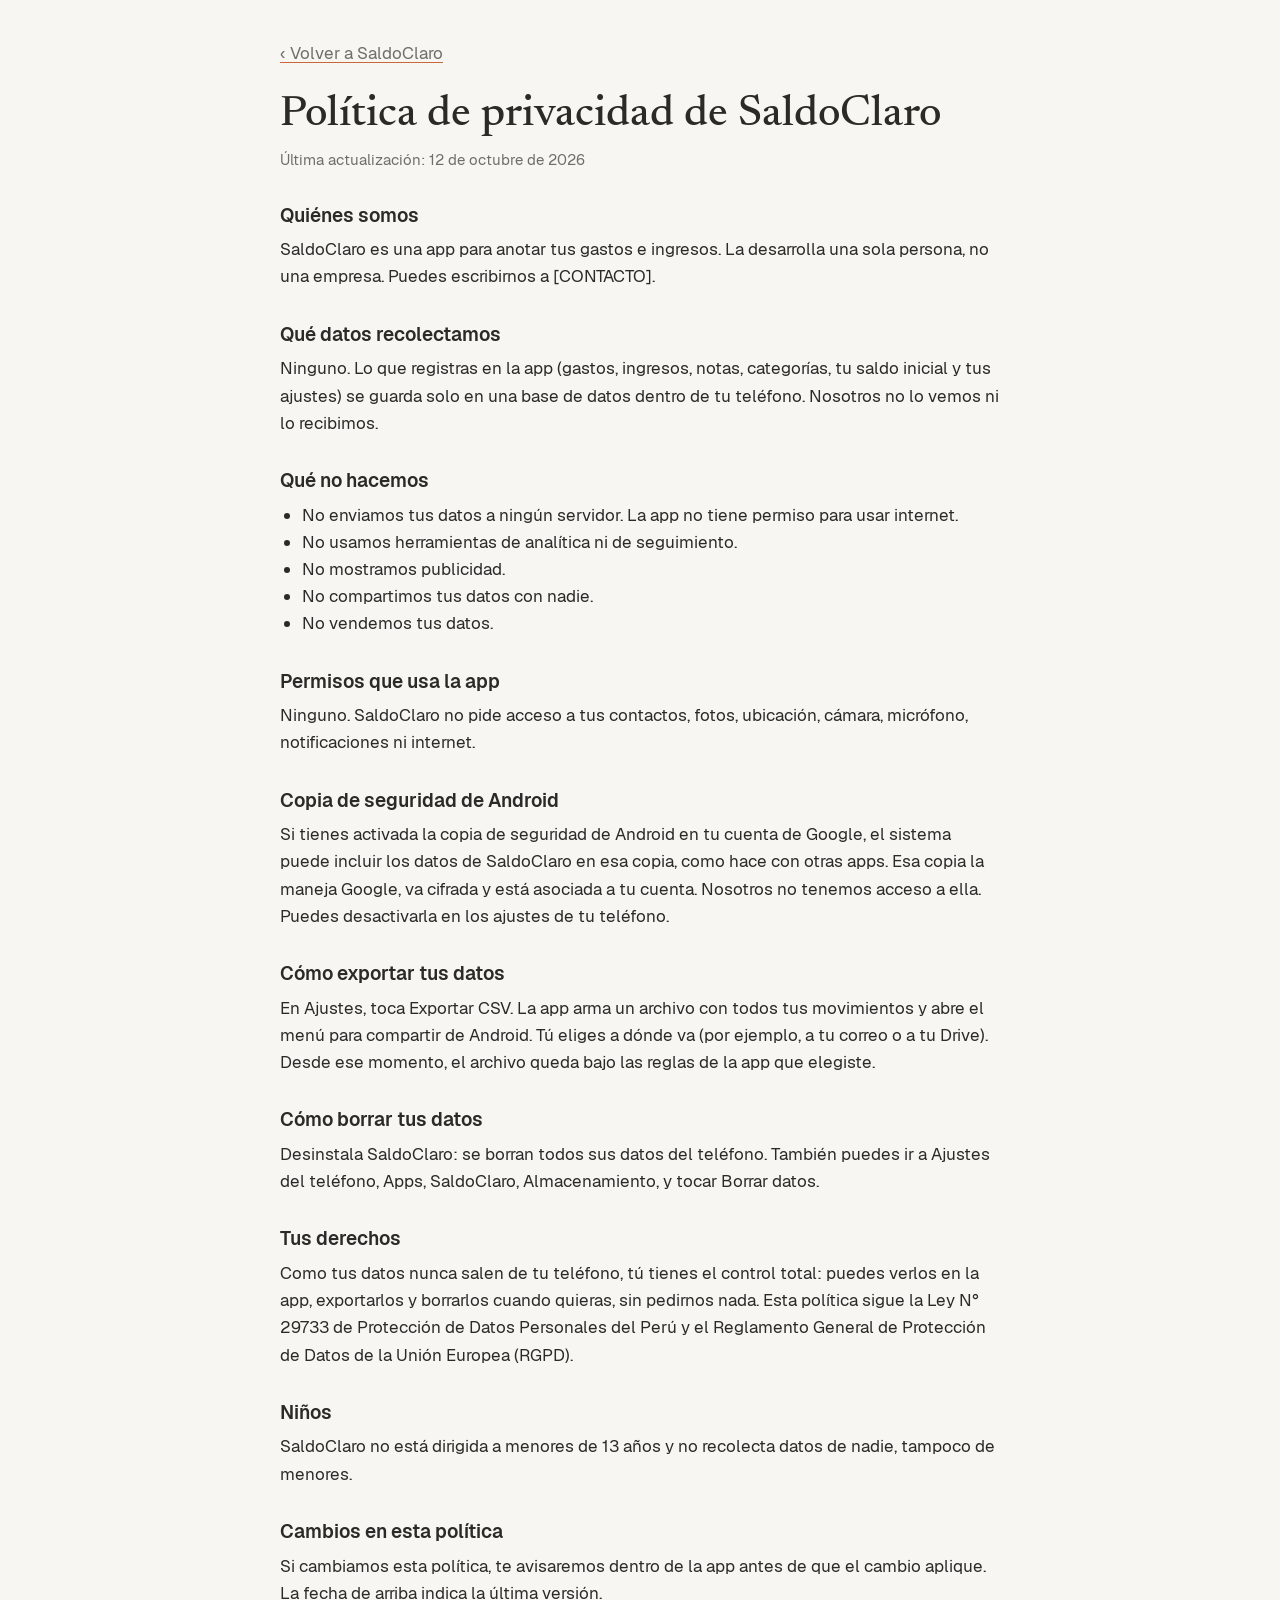
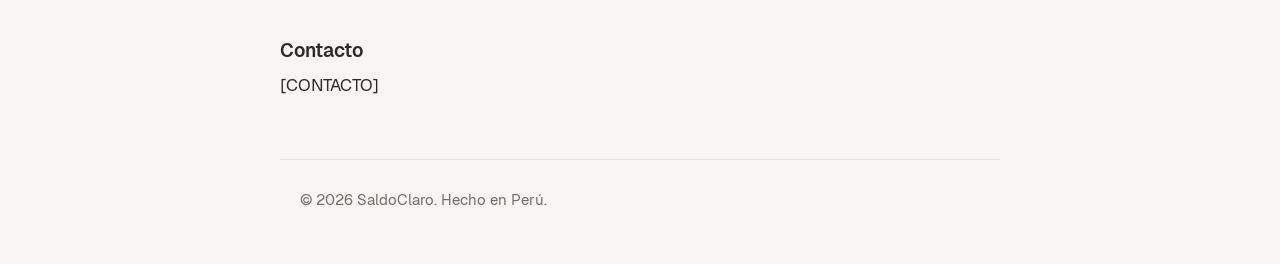
==== docs/landing/privacidad.html @ 3e4e6461 "fase-2: landing page y feature graphic Co-Authored-By: Claude Opus 5.5 <noreply@anthropic.com>" ====
<!DOCTYPE html>
<html lang="es">
<head>
  <meta charset="utf-8">
  <meta name="viewport" content="width=device-width, initial-scale=1">
  <title>Política de privacidad | SaldoClaro</title>
  <link rel="stylesheet" href="styles.css">
</head>
<body>
  <main class="legal">
    <a class="back" href="index.html">‹ Volver a SaldoClaro</a>
    <h1>Política de privacidad de SaldoClaro</h1>
    <p class="updated">Última actualización: 12 de octubre de 2026</p>
    <h2>Quiénes somos</h2>
    <p>SaldoClaro es una app para anotar tus gastos e ingresos. La desarrolla una sola persona, no una empresa. Puedes escribirnos a [CONTACTO].</p>
    <h2>Qué datos recolectamos</h2>
    <p>Ninguno. Lo que registras en la app (gastos, ingresos, notas, categorías, tu saldo inicial y tus ajustes) se guarda solo en una base de datos dentro de tu teléfono. Nosotros no lo vemos ni lo recibimos.</p>
    <h2>Qué no hacemos</h2>
    <ul>
      <li>No enviamos tus datos a ningún servidor. La app no tiene permiso para usar internet.</li>
      <li>No usamos herramientas de analítica ni de seguimiento.</li>
      <li>No mostramos publicidad.</li>
      <li>No compartimos tus datos con nadie.</li>
      <li>No vendemos tus datos.</li>
    </ul>
    <h2>Permisos que usa la app</h2>
    <p>Ninguno. SaldoClaro no pide acceso a tus contactos, fotos, ubicación, cámara, micrófono, notificaciones ni internet.</p>
    <h2>Copia de seguridad de Android</h2>
    <p>Si tienes activada la copia de seguridad de Android en tu cuenta de Google, el sistema puede incluir los datos de SaldoClaro en esa copia, como hace con otras apps. Esa copia la maneja Google, va cifrada y está asociada a tu cuenta. Nosotros no tenemos acceso a ella. Puedes desactivarla en los ajustes de tu teléfono.</p>
    <h2>Cómo exportar tus datos</h2>
    <p>En Ajustes, toca Exportar CSV. La app arma un archivo con todos tus movimientos y abre el menú para compartir de Android. Tú eliges a dónde va (por ejemplo, a tu correo o a tu Drive). Desde ese momento, el archivo queda bajo las reglas de la app que elegiste.</p>
    <h2>Cómo borrar tus datos</h2>
    <p>Desinstala SaldoClaro: se borran todos sus datos del teléfono. También puedes ir a Ajustes del teléfono, Apps, SaldoClaro, Almacenamiento, y tocar Borrar datos.</p>
    <h2>Tus derechos</h2>
    <p>Como tus datos nunca salen de tu teléfono, tú tienes el control total: puedes verlos en la app, exportarlos y borrarlos cuando quieras, sin pedirnos nada. Esta política sigue la Ley N° 29733 de Protección de Datos Personales del Perú y el Reglamento General de Protección de Datos de la Unión Europea (RGPD).</p>
    <h2>Niños</h2>
    <p>SaldoClaro no está dirigida a menores de 13 años y no recolecta datos de nadie, tampoco de menores.</p>
    <h2>Cambios en esta política</h2>
    <p>Si cambiamos esta política, te avisaremos dentro de la app antes de que el cambio aplique. La fecha de arriba indica la última versión.</p>
    <h2>Contacto</h2>
    <p>[CONTACTO]</p>
  </main>
  <footer>
    <p>© 2026 SaldoClaro. Hecho en Perú.</p>
  </footer>
</body>
</html>
---- docs/landing/styles.css ----
/* SaldoClaro: sistema visual "Cuaderno". Sin JavaScript, sin dependencias externas. */

@font-face {
  font-family: "Newsreader";
  src: url("fonts/Newsreader16pt-Medium.woff2") format("woff2");
  font-weight: 500;
  font-display: swap;
}
@font-face {
  font-family: "Geist";
  src: url("fonts/Geist-Regular.woff2") format("woff2");
  font-weight: 400;
  font-display: swap;
}
@font-face {
  font-family: "Geist";
  src: url("fonts/Geist-SemiBold.woff2") format("woff2");
  font-weight: 600;
  font-display: swap;
}

:root {
  --canvas: #f7f6f3;
  --surface: #ffffff;
  --ink: #2b2a27;
  --ink-muted: #6f6e69;
  --border: #e7e5e0;
  --accent: #ca653c;
  --serif: "Newsreader", Georgia, serif;
  --sans: "Geist", system-ui, sans-serif;
}

*,
*::before,
*::after {
  box-sizing: border-box;
}

html {
  -webkit-text-size-adjust: 100%;
}

body {
  margin: 0;
  background: var(--canvas);
  color: var(--ink);
  font-family: var(--sans);
  font-size: 17px;
  line-height: 1.6;
}

main,
footer {
  max-width: 720px;
  margin: 0 auto;
  padding: 0 20px;
}

h1,
h2 {
  font-family: var(--serif);
  font-weight: 500;
  line-height: 1.1;
  margin: 0;
}

a {
  color: var(--ink);
  text-decoration-color: var(--accent);
  text-underline-offset: 3px;
}

/* Portada */
.hero {
  padding: 64px 0 40px;
}
.hero h1 {
  font-size: clamp(44px, 9vw, 64px);
}
.hero .lead {
  font-family: var(--serif);
  font-size: clamp(22px, 4.5vw, 28px);
  line-height: 1.3;
  margin: 12px 0 20px;
}
.hero p {
  margin: 0 0 28px;
  max-width: 60ch;
}

.button {
  display: inline-block;
  padding: 14px 24px;
  border-radius: 10px;
  background: var(--ink);
  color: var(--canvas);
  font-weight: 600;
  text-decoration: none;
}
.button:focus-visible {
  outline: 2px solid var(--accent);
  outline-offset: 3px;
}
.button .note {
  font-weight: 400;
  opacity: 0.75;
}

/* Captura + puntos */
.show {
  display: grid;
  grid-template-columns: 240px 1fr;
  gap: 40px;
  align-items: start;
  padding: 24px 0 48px;
}
.show img {
  width: 100%;
  height: auto;
  border: 1px solid var(--border);
  border-radius: 20px;
  background: var(--surface);
}
.show h2 {
  font-size: 28px;
  margin-bottom: 16px;
}
.points {
  list-style: none;
  margin: 0;
  padding: 0;
}
.points li {
  padding: 14px 0;
  border-top: 1px solid var(--border);
}
.points li:first-child {
  border-top: 0;
  padding-top: 0;
}
.points strong {
  font-weight: 600;
}
.points .private {
  /* Único acento: la promesa de privacidad. */
  border-left: 3px solid var(--accent);
  padding-left: 14px;
  border-top: 1px solid var(--border);
}

footer {
  border-top: 1px solid var(--border);
  padding-top: 24px;
  padding-bottom: 48px;
  color: var(--ink-muted);
  font-size: 15px;
}
footer nav {
  display: flex;
  flex-wrap: wrap;
  gap: 8px 24px;
  margin-bottom: 12px;
}
footer p {
  margin: 4px 0;
}

/* Páginas legales */
.legal {
  padding: 40px 0 48px;
}
.legal .back {
  display: inline-block;
  margin-bottom: 24px;
  color: var(--ink-muted);
}
.legal h1 {
  font-size: clamp(34px, 7vw, 44px);
}
.legal .updated {
  color: var(--ink-muted);
  font-size: 15px;
  margin: 8px 0 8px;
}
.legal h2 {
  font-family: var(--sans);
  font-weight: 600;
  font-size: 19px;
  line-height: 1.3;
  margin: 32px 0 8px;
}
.legal p,
.legal ul {
  margin: 0 0 12px;
}
.legal ul {
  padding-left: 22px;
}

@media (max-width: 600px) {
  body {
    font-size: 16px;
  }
  .hero {
    padding: 40px 0 24px;
  }
  .show {
    grid-template-columns: 1fr;
    gap: 28px;
  }
  .show img {
    max-width: 260px;
    justify-self: center;
  }
}
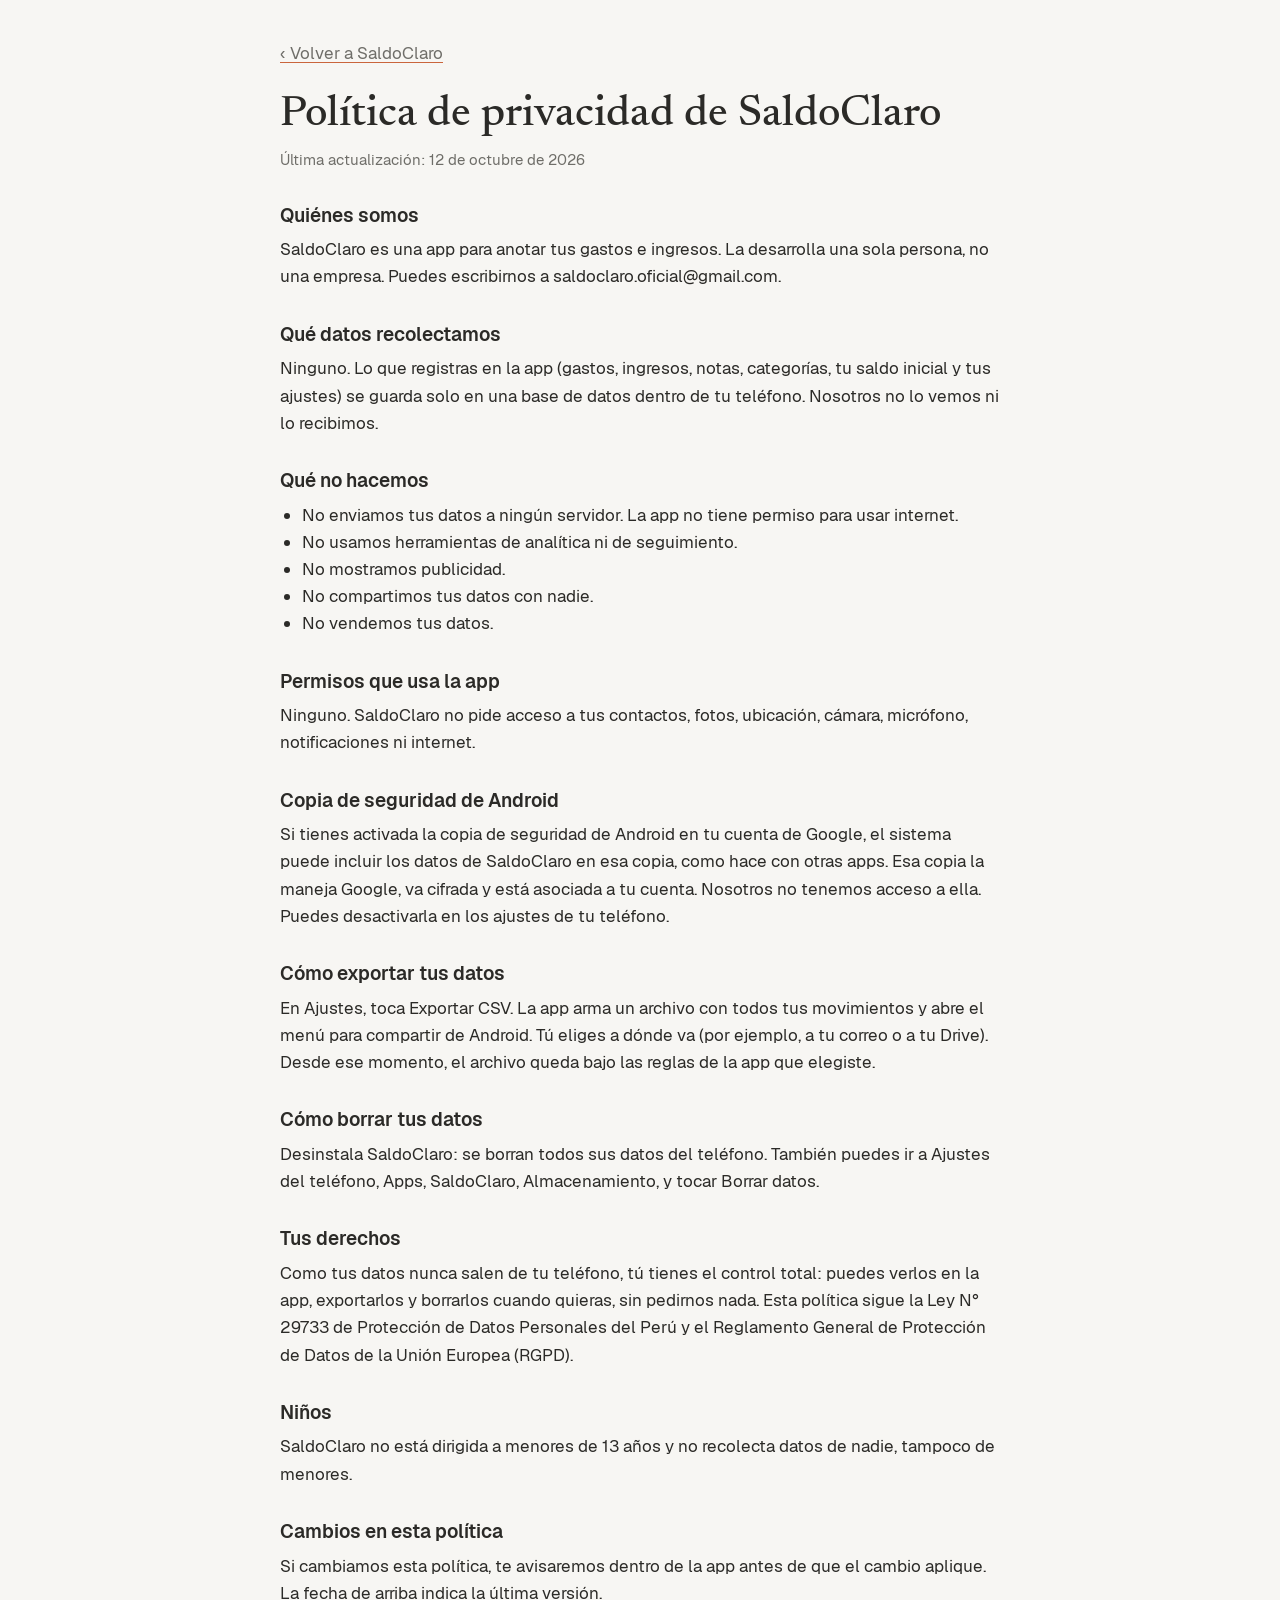
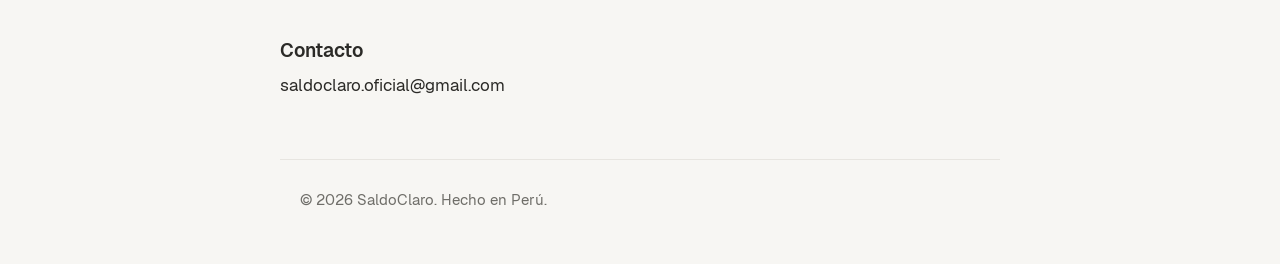
==== commit bea421ce: "fase-3b: cuenta opcional (auth, crear cuenta, borrar cuenta) Co-Authored-By: Claude Opus 5.5 <norepl" ====
--- a/docs/landing/privacidad.html
+++ b/docs/landing/privacidad.html
@@ -12,7 +12,7 @@
     <h1>Política de privacidad de SaldoClaro</h1>
     <p class="updated">Última actualización: 12 de octubre de 2026</p>
     <h2>Quiénes somos</h2>
-    <p>SaldoClaro es una app para anotar tus gastos e ingresos. La desarrolla una sola persona, no una empresa. Puedes escribirnos a [CONTACTO].</p>
+    <p>SaldoClaro es una app para anotar tus gastos e ingresos. La desarrolla una sola persona, no una empresa. Puedes escribirnos a saldoclaro.oficial@gmail.com.</p>
     <h2>Qué datos recolectamos</h2>
     <p>Ninguno. Lo que registras en la app (gastos, ingresos, notas, categorías, tu saldo inicial y tus ajustes) se guarda solo en una base de datos dentro de tu teléfono. Nosotros no lo vemos ni lo recibimos.</p>
     <h2>Qué no hacemos</h2>
@@ -38,7 +38,7 @@
     <h2>Cambios en esta política</h2>
     <p>Si cambiamos esta política, te avisaremos dentro de la app antes de que el cambio aplique. La fecha de arriba indica la última versión.</p>
     <h2>Contacto</h2>
-    <p>[CONTACTO]</p>
+    <p>saldoclaro.oficial@gmail.com</p>
   </main>
   <footer>
     <p>© 2026 SaldoClaro. Hecho en Perú.</p>
--- a/docs/landing/styles.css
+++ b/docs/landing/styles.css
@@ -190,10 +190,12 @@
   margin: 32px 0 8px;
 }
 .legal p,
-.legal ul {
+.legal ul,
+.legal ol {
   margin: 0 0 12px;
 }
-.legal ul {
+.legal ul,
+.legal ol {
   padding-left: 22px;
 }
 
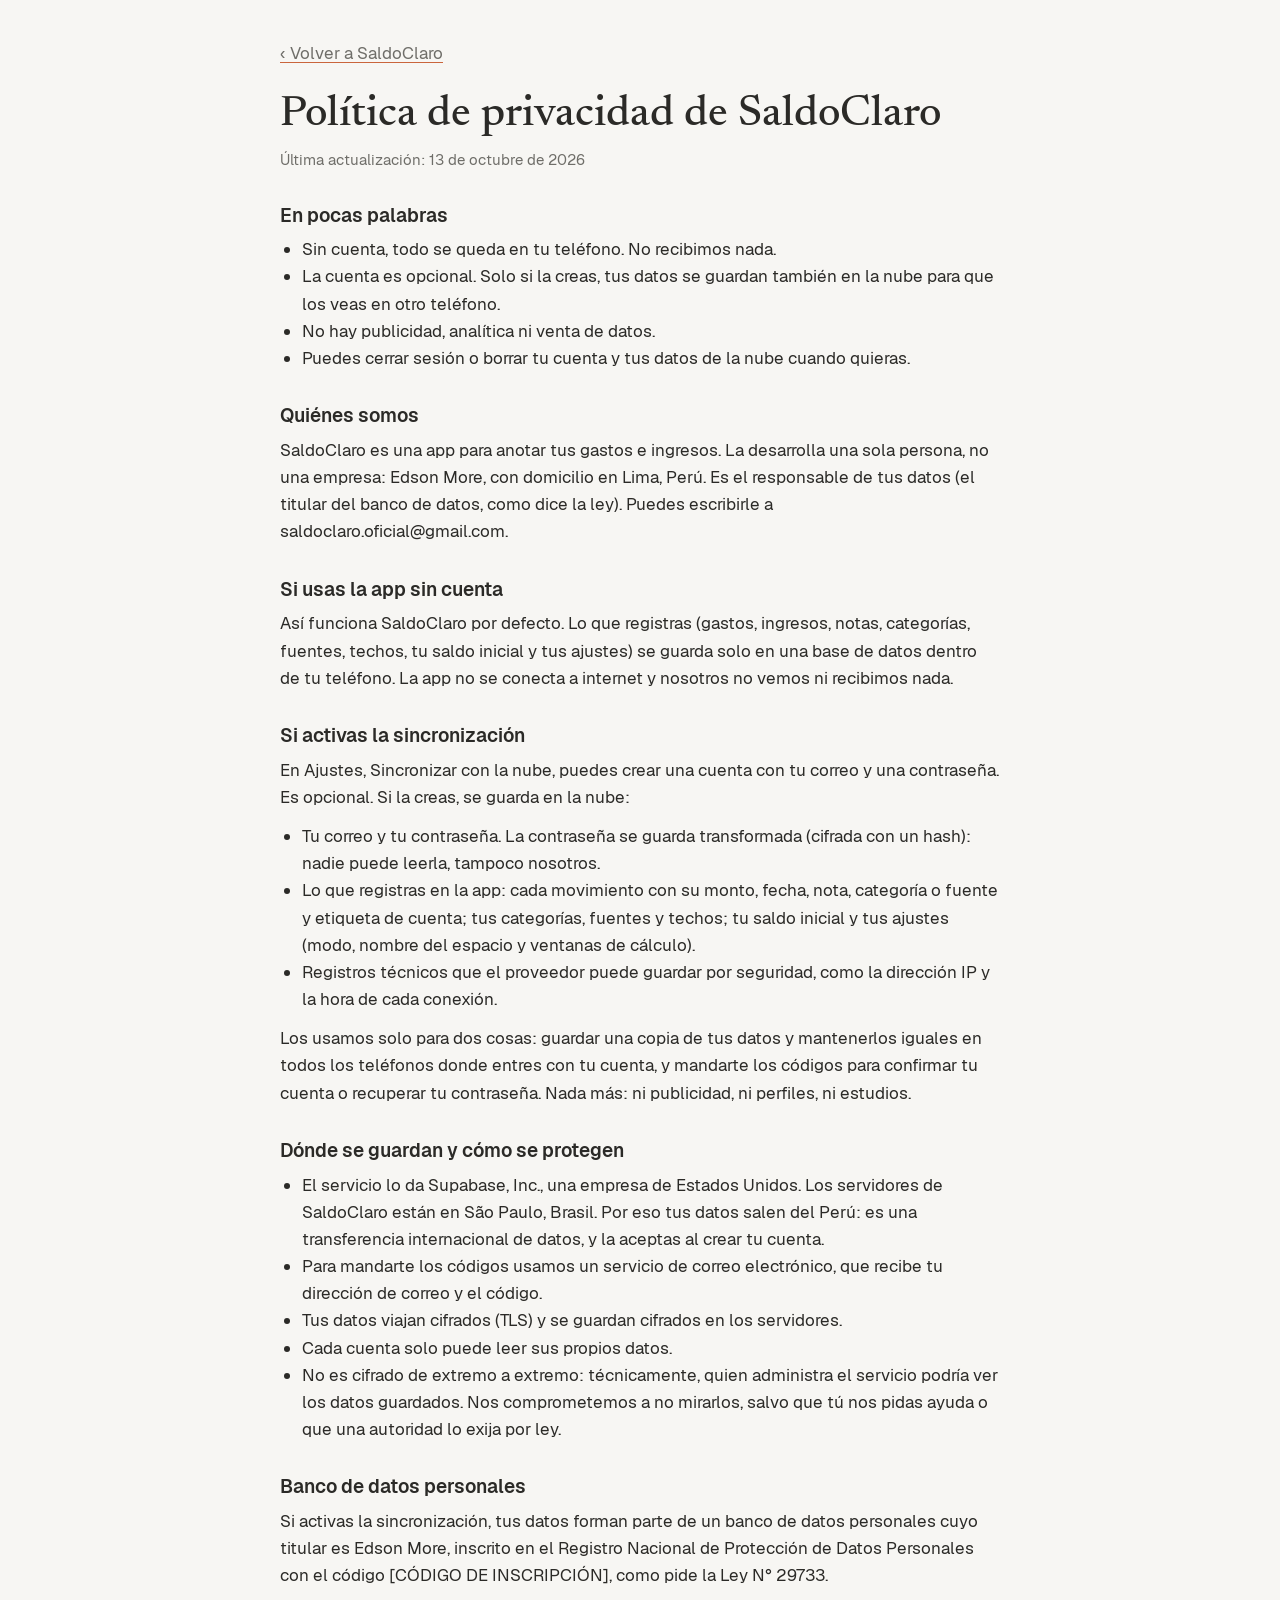
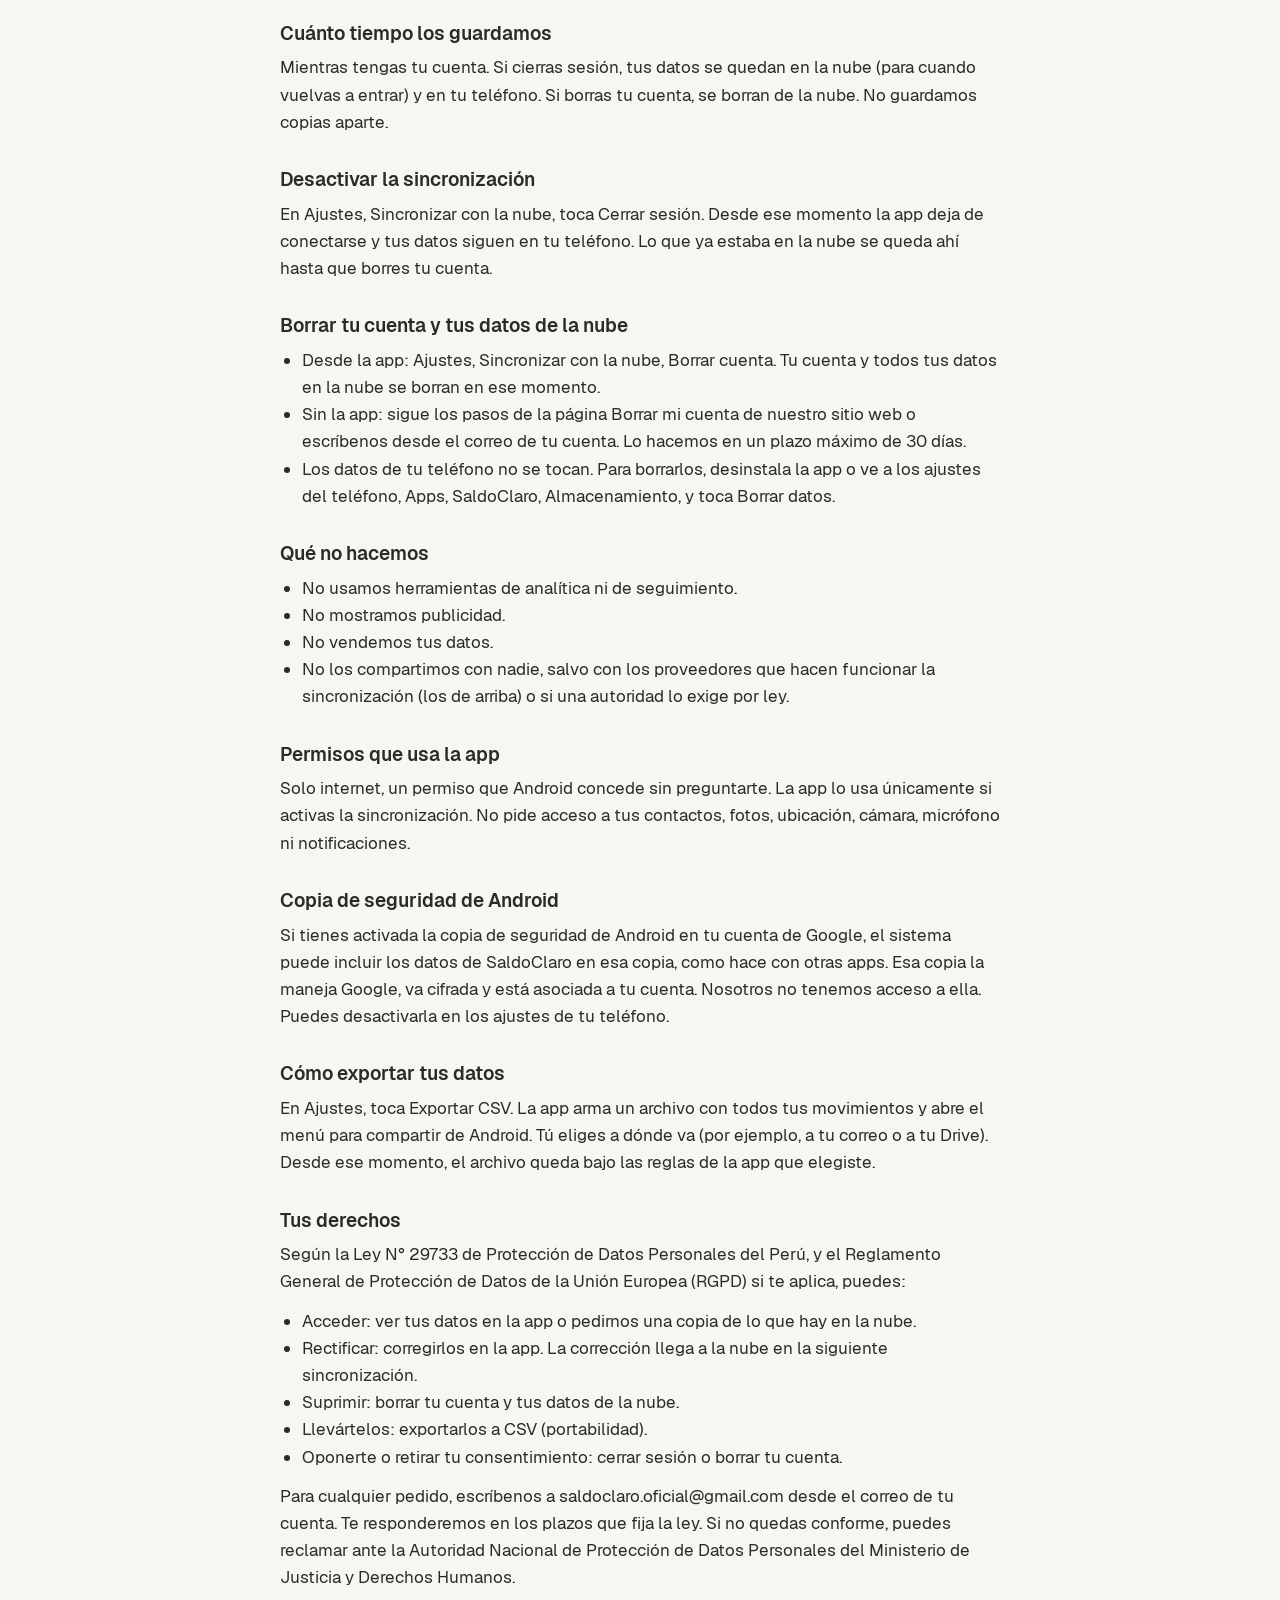
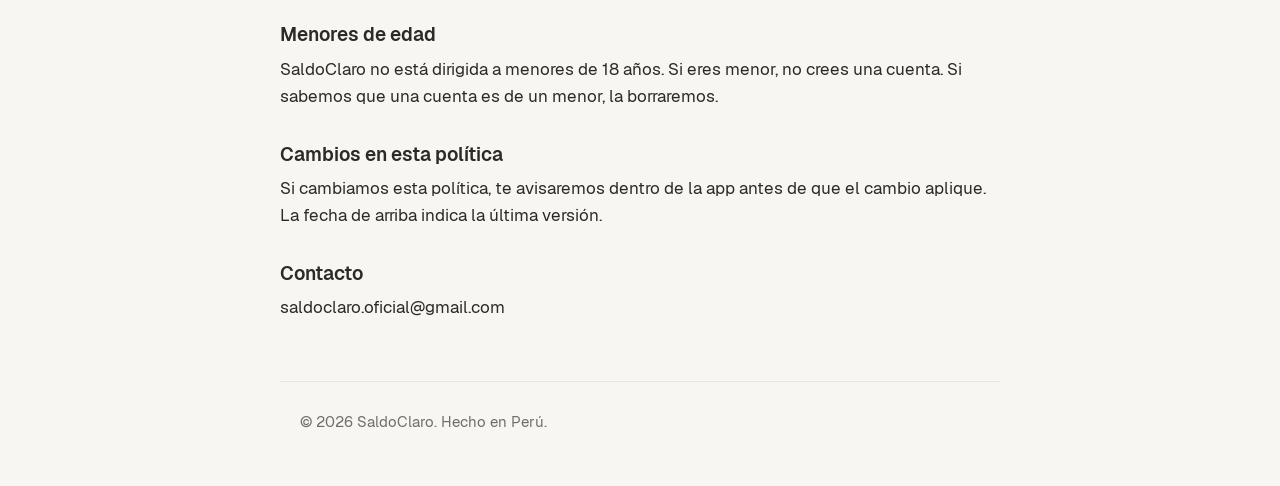
==== commit dd432b97: "fase-3: textos legales actualizados (sync opcional) Co-Authored-By: Claude Opus 5.5 <noreply@anthrop" ====
--- a/docs/landing/privacidad.html
+++ b/docs/landing/privacidad.html
@@ -10,31 +10,71 @@
   <main class="legal">
     <a class="back" href="index.html">‹ Volver a SaldoClaro</a>
     <h1>Política de privacidad de SaldoClaro</h1>
-    <p class="updated">Última actualización: 12 de octubre de 2026</p>
+    <p class="updated">Última actualización: 13 de octubre de 2026</p>
+    <h2>En pocas palabras</h2>
+    <ul>
+      <li>Sin cuenta, todo se queda en tu teléfono. No recibimos nada.</li>
+      <li>La cuenta es opcional. Solo si la creas, tus datos se guardan también en la nube para que los veas en otro teléfono.</li>
+      <li>No hay publicidad, analítica ni venta de datos.</li>
+      <li>Puedes cerrar sesión o borrar tu cuenta y tus datos de la nube cuando quieras.</li>
+    </ul>
     <h2>Quiénes somos</h2>
-    <p>SaldoClaro es una app para anotar tus gastos e ingresos. La desarrolla una sola persona, no una empresa. Puedes escribirnos a saldoclaro.oficial@gmail.com.</p>
-    <h2>Qué datos recolectamos</h2>
-    <p>Ninguno. Lo que registras en la app (gastos, ingresos, notas, categorías, tu saldo inicial y tus ajustes) se guarda solo en una base de datos dentro de tu teléfono. Nosotros no lo vemos ni lo recibimos.</p>
+    <p>SaldoClaro es una app para anotar tus gastos e ingresos. La desarrolla una sola persona, no una empresa: Edson More, con domicilio en Lima, Perú. Es el responsable de tus datos (el titular del banco de datos, como dice la ley). Puedes escribirle a saldoclaro.oficial@gmail.com.</p>
+    <h2>Si usas la app sin cuenta</h2>
+    <p>Así funciona SaldoClaro por defecto. Lo que registras (gastos, ingresos, notas, categorías, fuentes, techos, tu saldo inicial y tus ajustes) se guarda solo en una base de datos dentro de tu teléfono. La app no se conecta a internet y nosotros no vemos ni recibimos nada.</p>
+    <h2>Si activas la sincronización</h2>
+    <p>En Ajustes, Sincronizar con la nube, puedes crear una cuenta con tu correo y una contraseña. Es opcional. Si la creas, se guarda en la nube:</p>
+    <ul>
+      <li>Tu correo y tu contraseña. La contraseña se guarda transformada (cifrada con un hash): nadie puede leerla, tampoco nosotros.</li>
+      <li>Lo que registras en la app: cada movimiento con su monto, fecha, nota, categoría o fuente y etiqueta de cuenta; tus categorías, fuentes y techos; tu saldo inicial y tus ajustes (modo, nombre del espacio y ventanas de cálculo).</li>
+      <li>Registros técnicos que el proveedor puede guardar por seguridad, como la dirección IP y la hora de cada conexión.</li>
+    </ul>
+    <p>Los usamos solo para dos cosas: guardar una copia de tus datos y mantenerlos iguales en todos los teléfonos donde entres con tu cuenta, y mandarte los códigos para confirmar tu cuenta o recuperar tu contraseña. Nada más: ni publicidad, ni perfiles, ni estudios.</p>
+    <h2>Dónde se guardan y cómo se protegen</h2>
+    <ul>
+      <li>El servicio lo da Supabase, Inc., una empresa de Estados Unidos. Los servidores de SaldoClaro están en São Paulo, Brasil. Por eso tus datos salen del Perú: es una transferencia internacional de datos, y la aceptas al crear tu cuenta.</li>
+      <li>Para mandarte los códigos usamos un servicio de correo electrónico, que recibe tu dirección de correo y el código.</li>
+      <li>Tus datos viajan cifrados (TLS) y se guardan cifrados en los servidores.</li>
+      <li>Cada cuenta solo puede leer sus propios datos.</li>
+      <li>No es cifrado de extremo a extremo: técnicamente, quien administra el servicio podría ver los datos guardados. Nos comprometemos a no mirarlos, salvo que tú nos pidas ayuda o que una autoridad lo exija por ley.</li>
+    </ul>
+    <h2>Banco de datos personales</h2>
+    <p>Si activas la sincronización, tus datos forman parte de un banco de datos personales cuyo titular es Edson More, inscrito en el Registro Nacional de Protección de Datos Personales con el código [CÓDIGO DE INSCRIPCIÓN], como pide la Ley N° 29733.</p>
+    <h2>Cuánto tiempo los guardamos</h2>
+    <p>Mientras tengas tu cuenta. Si cierras sesión, tus datos se quedan en la nube (para cuando vuelvas a entrar) y en tu teléfono. Si borras tu cuenta, se borran de la nube. No guardamos copias aparte.</p>
+    <h2>Desactivar la sincronización</h2>
+    <p>En Ajustes, Sincronizar con la nube, toca Cerrar sesión. Desde ese momento la app deja de conectarse y tus datos siguen en tu teléfono. Lo que ya estaba en la nube se queda ahí hasta que borres tu cuenta.</p>
+    <h2>Borrar tu cuenta y tus datos de la nube</h2>
+    <ul>
+      <li>Desde la app: Ajustes, Sincronizar con la nube, Borrar cuenta. Tu cuenta y todos tus datos en la nube se borran en ese momento.</li>
+      <li>Sin la app: sigue los pasos de la página Borrar mi cuenta de nuestro sitio web o escríbenos desde el correo de tu cuenta. Lo hacemos en un plazo máximo de 30 días.</li>
+      <li>Los datos de tu teléfono no se tocan. Para borrarlos, desinstala la app o ve a los ajustes del teléfono, Apps, SaldoClaro, Almacenamiento, y toca Borrar datos.</li>
+    </ul>
     <h2>Qué no hacemos</h2>
     <ul>
-      <li>No enviamos tus datos a ningún servidor. La app no tiene permiso para usar internet.</li>
       <li>No usamos herramientas de analítica ni de seguimiento.</li>
       <li>No mostramos publicidad.</li>
-      <li>No compartimos tus datos con nadie.</li>
       <li>No vendemos tus datos.</li>
+      <li>No los compartimos con nadie, salvo con los proveedores que hacen funcionar la sincronización (los de arriba) o si una autoridad lo exige por ley.</li>
     </ul>
     <h2>Permisos que usa la app</h2>
-    <p>Ninguno. SaldoClaro no pide acceso a tus contactos, fotos, ubicación, cámara, micrófono, notificaciones ni internet.</p>
+    <p>Solo internet, un permiso que Android concede sin preguntarte. La app lo usa únicamente si activas la sincronización. No pide acceso a tus contactos, fotos, ubicación, cámara, micrófono ni notificaciones.</p>
     <h2>Copia de seguridad de Android</h2>
     <p>Si tienes activada la copia de seguridad de Android en tu cuenta de Google, el sistema puede incluir los datos de SaldoClaro en esa copia, como hace con otras apps. Esa copia la maneja Google, va cifrada y está asociada a tu cuenta. Nosotros no tenemos acceso a ella. Puedes desactivarla en los ajustes de tu teléfono.</p>
     <h2>Cómo exportar tus datos</h2>
     <p>En Ajustes, toca Exportar CSV. La app arma un archivo con todos tus movimientos y abre el menú para compartir de Android. Tú eliges a dónde va (por ejemplo, a tu correo o a tu Drive). Desde ese momento, el archivo queda bajo las reglas de la app que elegiste.</p>
-    <h2>Cómo borrar tus datos</h2>
-    <p>Desinstala SaldoClaro: se borran todos sus datos del teléfono. También puedes ir a Ajustes del teléfono, Apps, SaldoClaro, Almacenamiento, y tocar Borrar datos.</p>
     <h2>Tus derechos</h2>
-    <p>Como tus datos nunca salen de tu teléfono, tú tienes el control total: puedes verlos en la app, exportarlos y borrarlos cuando quieras, sin pedirnos nada. Esta política sigue la Ley N° 29733 de Protección de Datos Personales del Perú y el Reglamento General de Protección de Datos de la Unión Europea (RGPD).</p>
-    <h2>Niños</h2>
-    <p>SaldoClaro no está dirigida a menores de 13 años y no recolecta datos de nadie, tampoco de menores.</p>
+    <p>Según la Ley N° 29733 de Protección de Datos Personales del Perú, y el Reglamento General de Protección de Datos de la Unión Europea (RGPD) si te aplica, puedes:</p>
+    <ul>
+      <li>Acceder: ver tus datos en la app o pedirnos una copia de lo que hay en la nube.</li>
+      <li>Rectificar: corregirlos en la app. La corrección llega a la nube en la siguiente sincronización.</li>
+      <li>Suprimir: borrar tu cuenta y tus datos de la nube.</li>
+      <li>Llevártelos: exportarlos a CSV (portabilidad).</li>
+      <li>Oponerte o retirar tu consentimiento: cerrar sesión o borrar tu cuenta.</li>
+    </ul>
+    <p>Para cualquier pedido, escríbenos a saldoclaro.oficial@gmail.com desde el correo de tu cuenta. Te responderemos en los plazos que fija la ley. Si no quedas conforme, puedes reclamar ante la Autoridad Nacional de Protección de Datos Personales del Ministerio de Justicia y Derechos Humanos.</p>
+    <h2>Menores de edad</h2>
+    <p>SaldoClaro no está dirigida a menores de 18 años. Si eres menor, no crees una cuenta. Si sabemos que una cuenta es de un menor, la borraremos.</p>
     <h2>Cambios en esta política</h2>
     <p>Si cambiamos esta política, te avisaremos dentro de la app antes de que el cambio aplique. La fecha de arriba indica la última versión.</p>
     <h2>Contacto</h2>
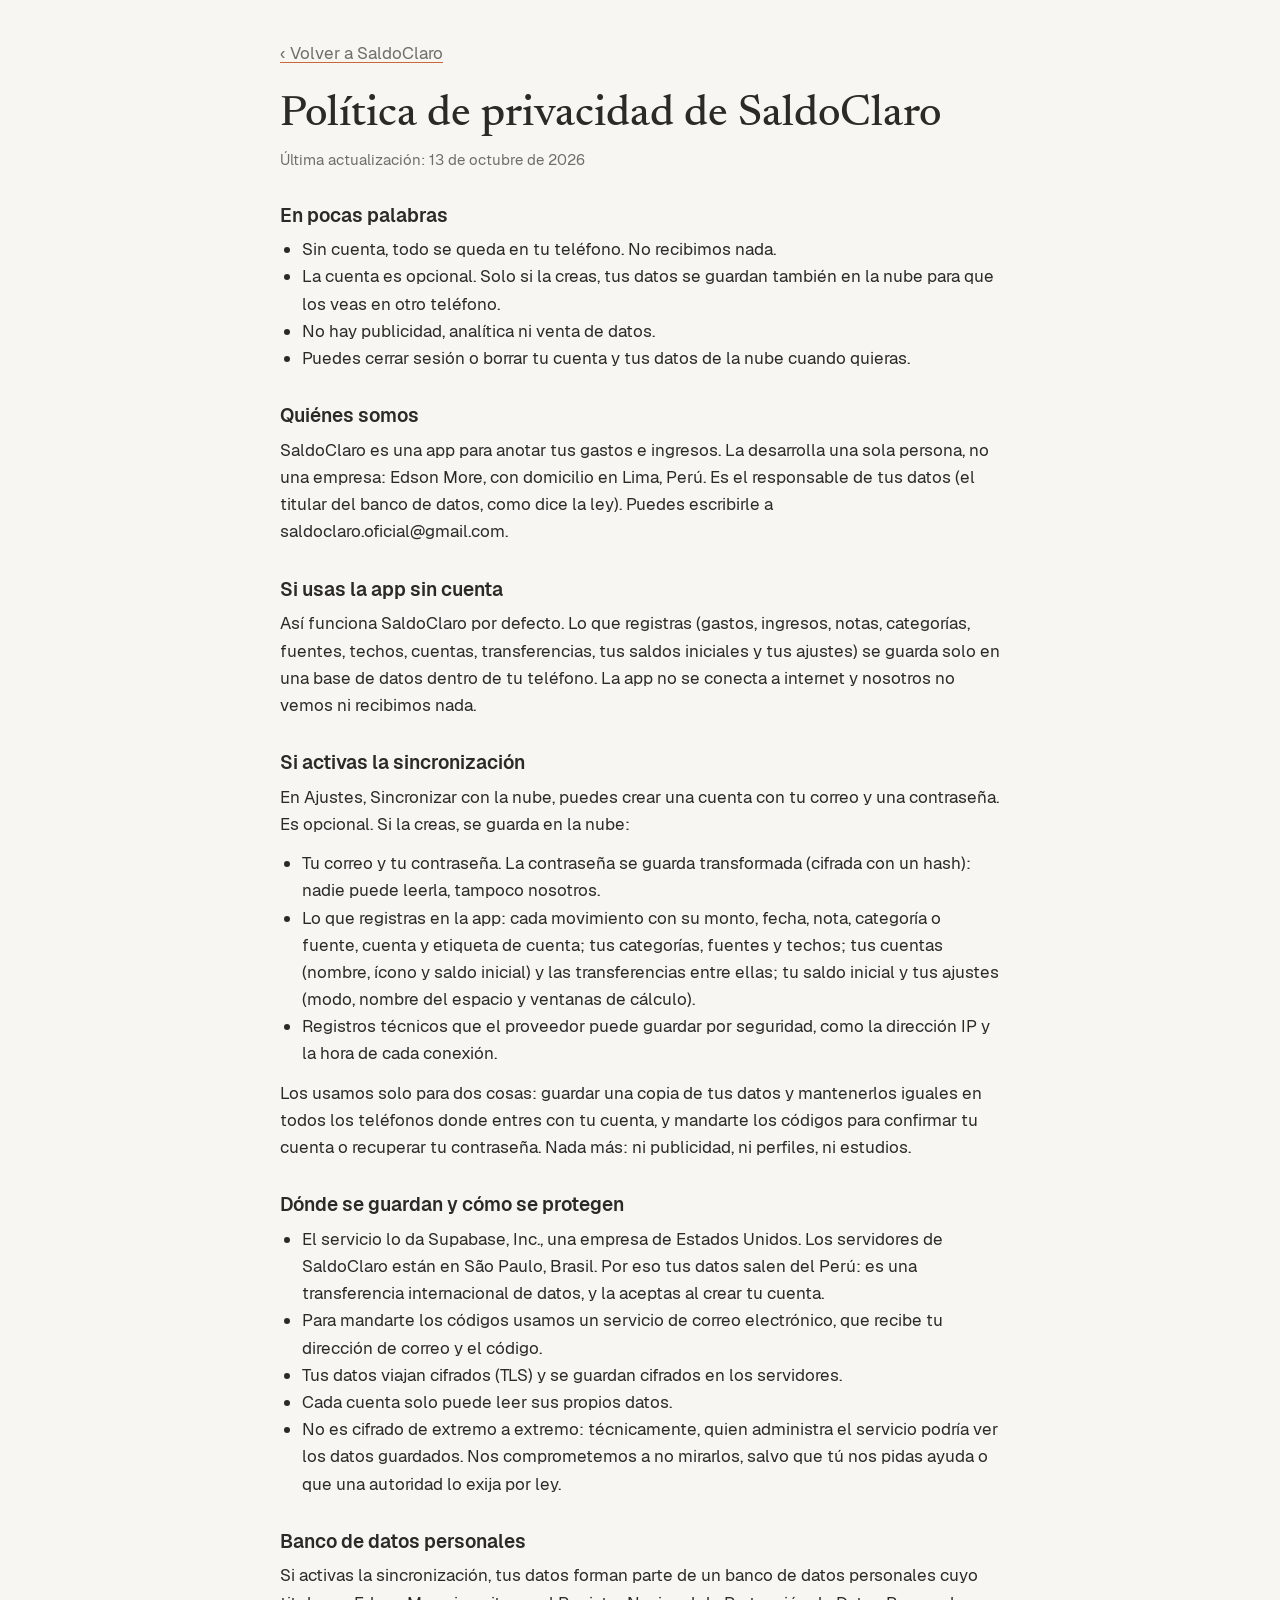
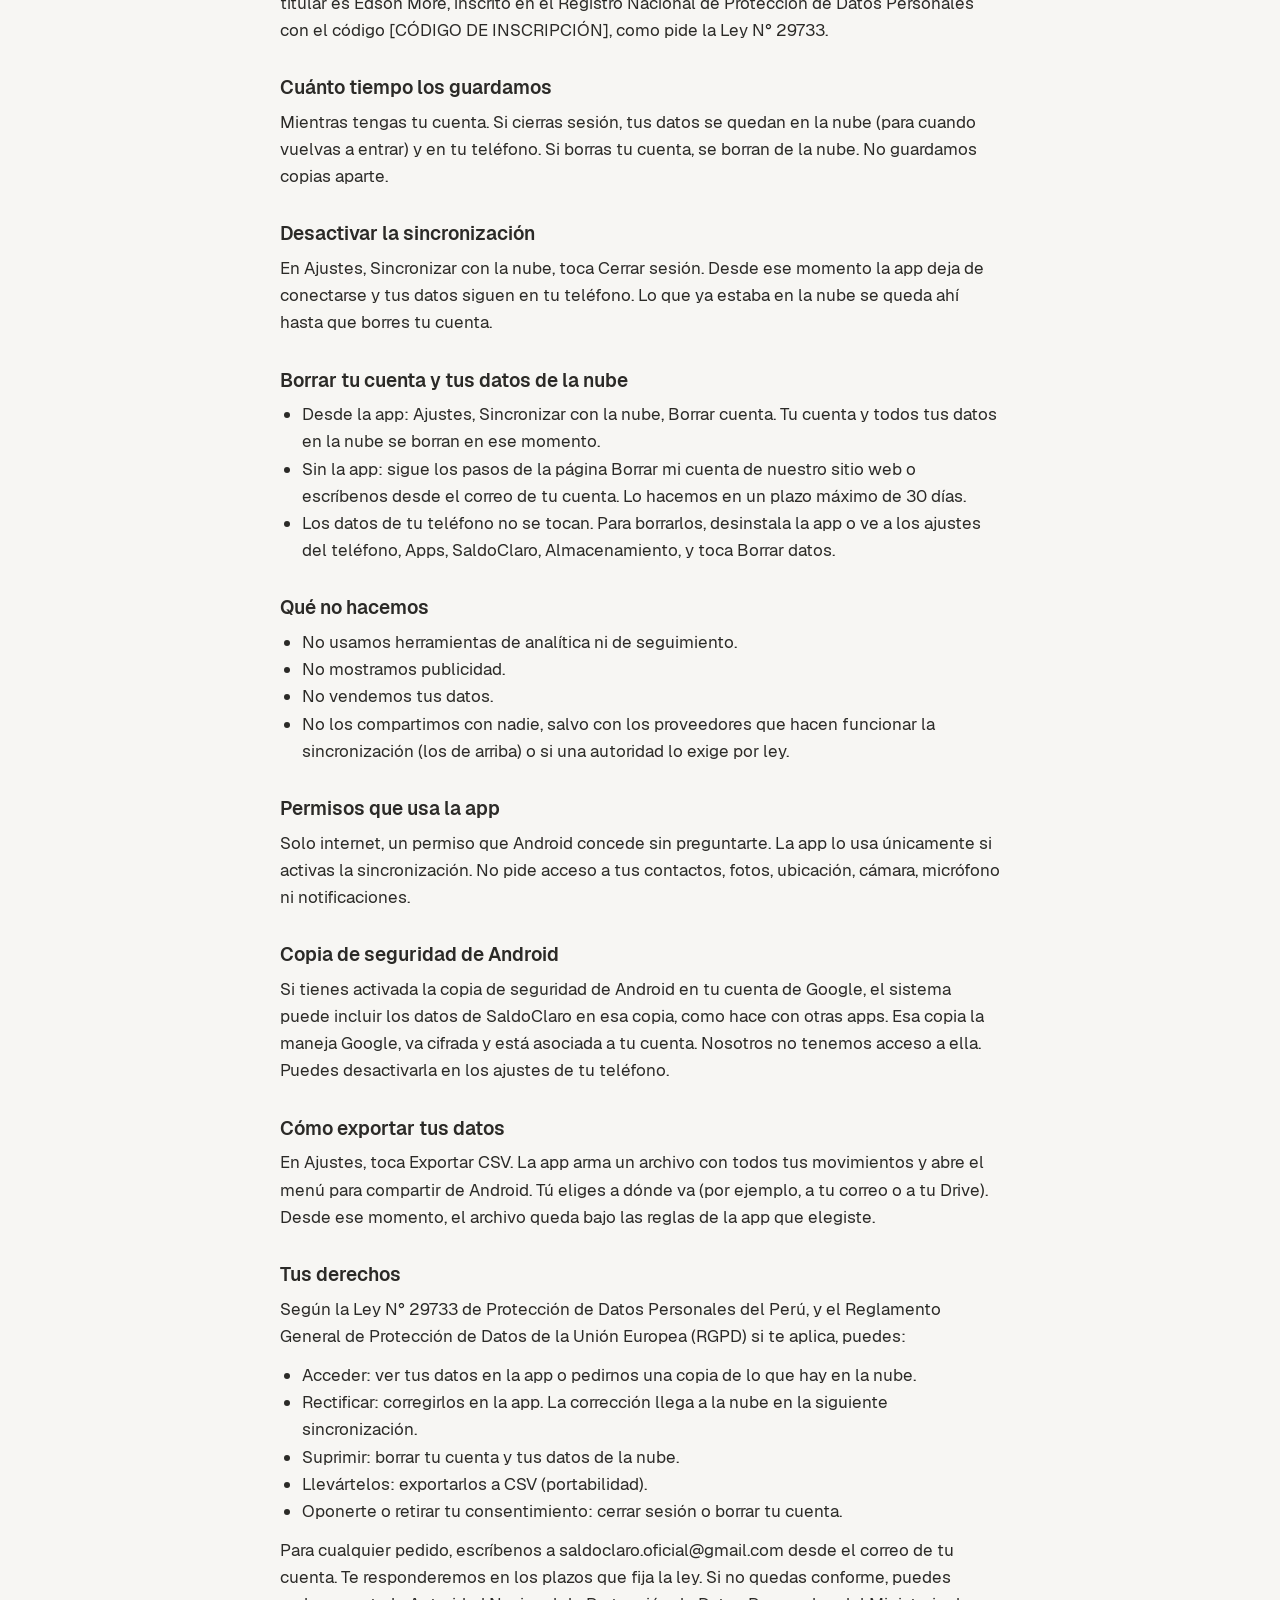
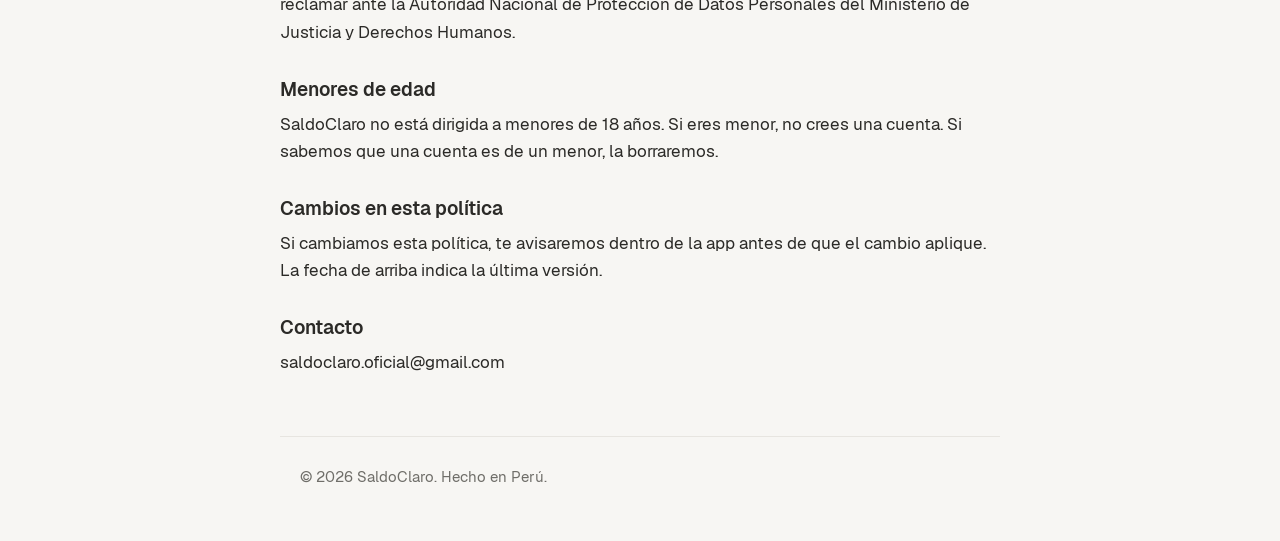
==== commit c9cfdddb: "fase-4a: pantallas de multi-cuenta Co-Authored-By: Claude Opus 5.5 <noreply@anthropic.com>" ====
--- a/docs/landing/privacidad.html
+++ b/docs/landing/privacidad.html
@@ -21,12 +21,12 @@
     <h2>Quiénes somos</h2>
     <p>SaldoClaro es una app para anotar tus gastos e ingresos. La desarrolla una sola persona, no una empresa: Edson More, con domicilio en Lima, Perú. Es el responsable de tus datos (el titular del banco de datos, como dice la ley). Puedes escribirle a saldoclaro.oficial@gmail.com.</p>
     <h2>Si usas la app sin cuenta</h2>
-    <p>Así funciona SaldoClaro por defecto. Lo que registras (gastos, ingresos, notas, categorías, fuentes, techos, tu saldo inicial y tus ajustes) se guarda solo en una base de datos dentro de tu teléfono. La app no se conecta a internet y nosotros no vemos ni recibimos nada.</p>
+    <p>Así funciona SaldoClaro por defecto. Lo que registras (gastos, ingresos, notas, categorías, fuentes, techos, cuentas, transferencias, tus saldos iniciales y tus ajustes) se guarda solo en una base de datos dentro de tu teléfono. La app no se conecta a internet y nosotros no vemos ni recibimos nada.</p>
     <h2>Si activas la sincronización</h2>
     <p>En Ajustes, Sincronizar con la nube, puedes crear una cuenta con tu correo y una contraseña. Es opcional. Si la creas, se guarda en la nube:</p>
     <ul>
       <li>Tu correo y tu contraseña. La contraseña se guarda transformada (cifrada con un hash): nadie puede leerla, tampoco nosotros.</li>
-      <li>Lo que registras en la app: cada movimiento con su monto, fecha, nota, categoría o fuente y etiqueta de cuenta; tus categorías, fuentes y techos; tu saldo inicial y tus ajustes (modo, nombre del espacio y ventanas de cálculo).</li>
+      <li>Lo que registras en la app: cada movimiento con su monto, fecha, nota, categoría o fuente, cuenta y etiqueta de cuenta; tus categorías, fuentes y techos; tus cuentas (nombre, ícono y saldo inicial) y las transferencias entre ellas; tu saldo inicial y tus ajustes (modo, nombre del espacio y ventanas de cálculo).</li>
       <li>Registros técnicos que el proveedor puede guardar por seguridad, como la dirección IP y la hora de cada conexión.</li>
     </ul>
     <p>Los usamos solo para dos cosas: guardar una copia de tus datos y mantenerlos iguales en todos los teléfonos donde entres con tu cuenta, y mandarte los códigos para confirmar tu cuenta o recuperar tu contraseña. Nada más: ni publicidad, ni perfiles, ni estudios.</p>
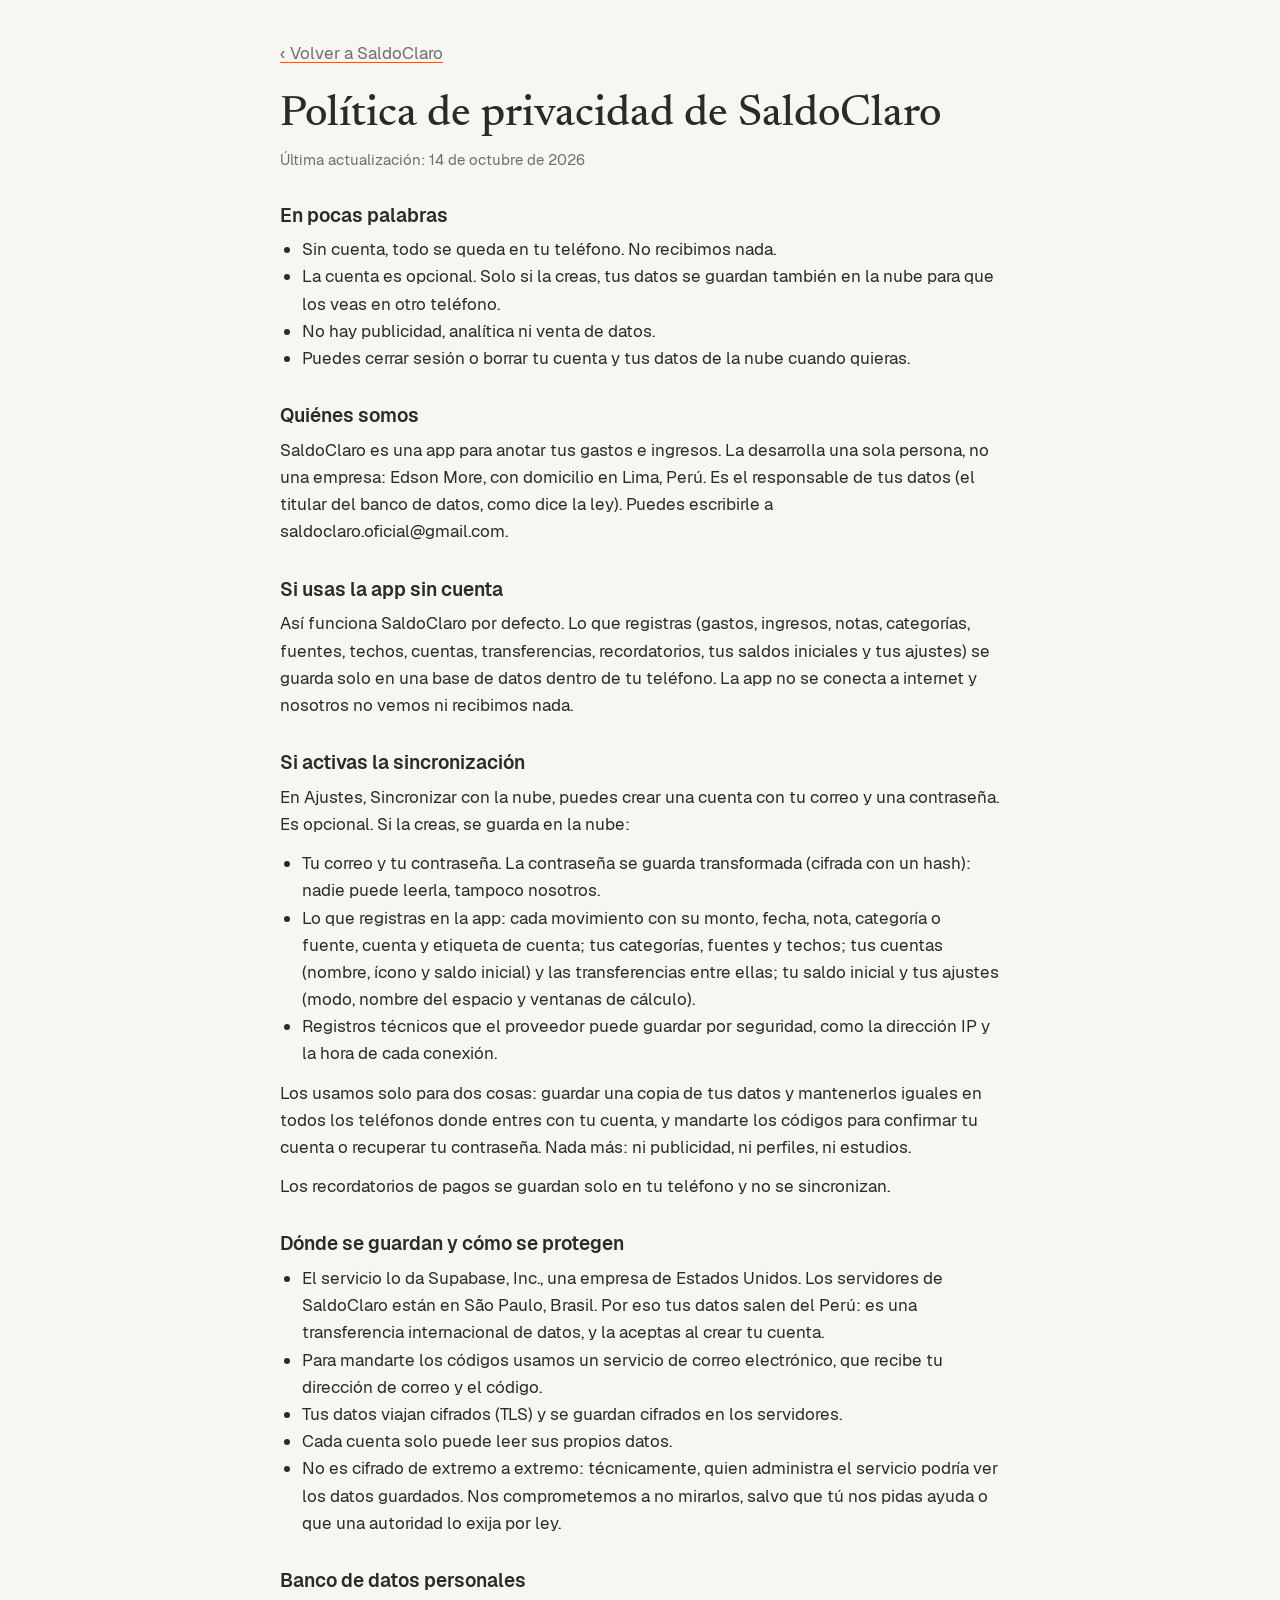
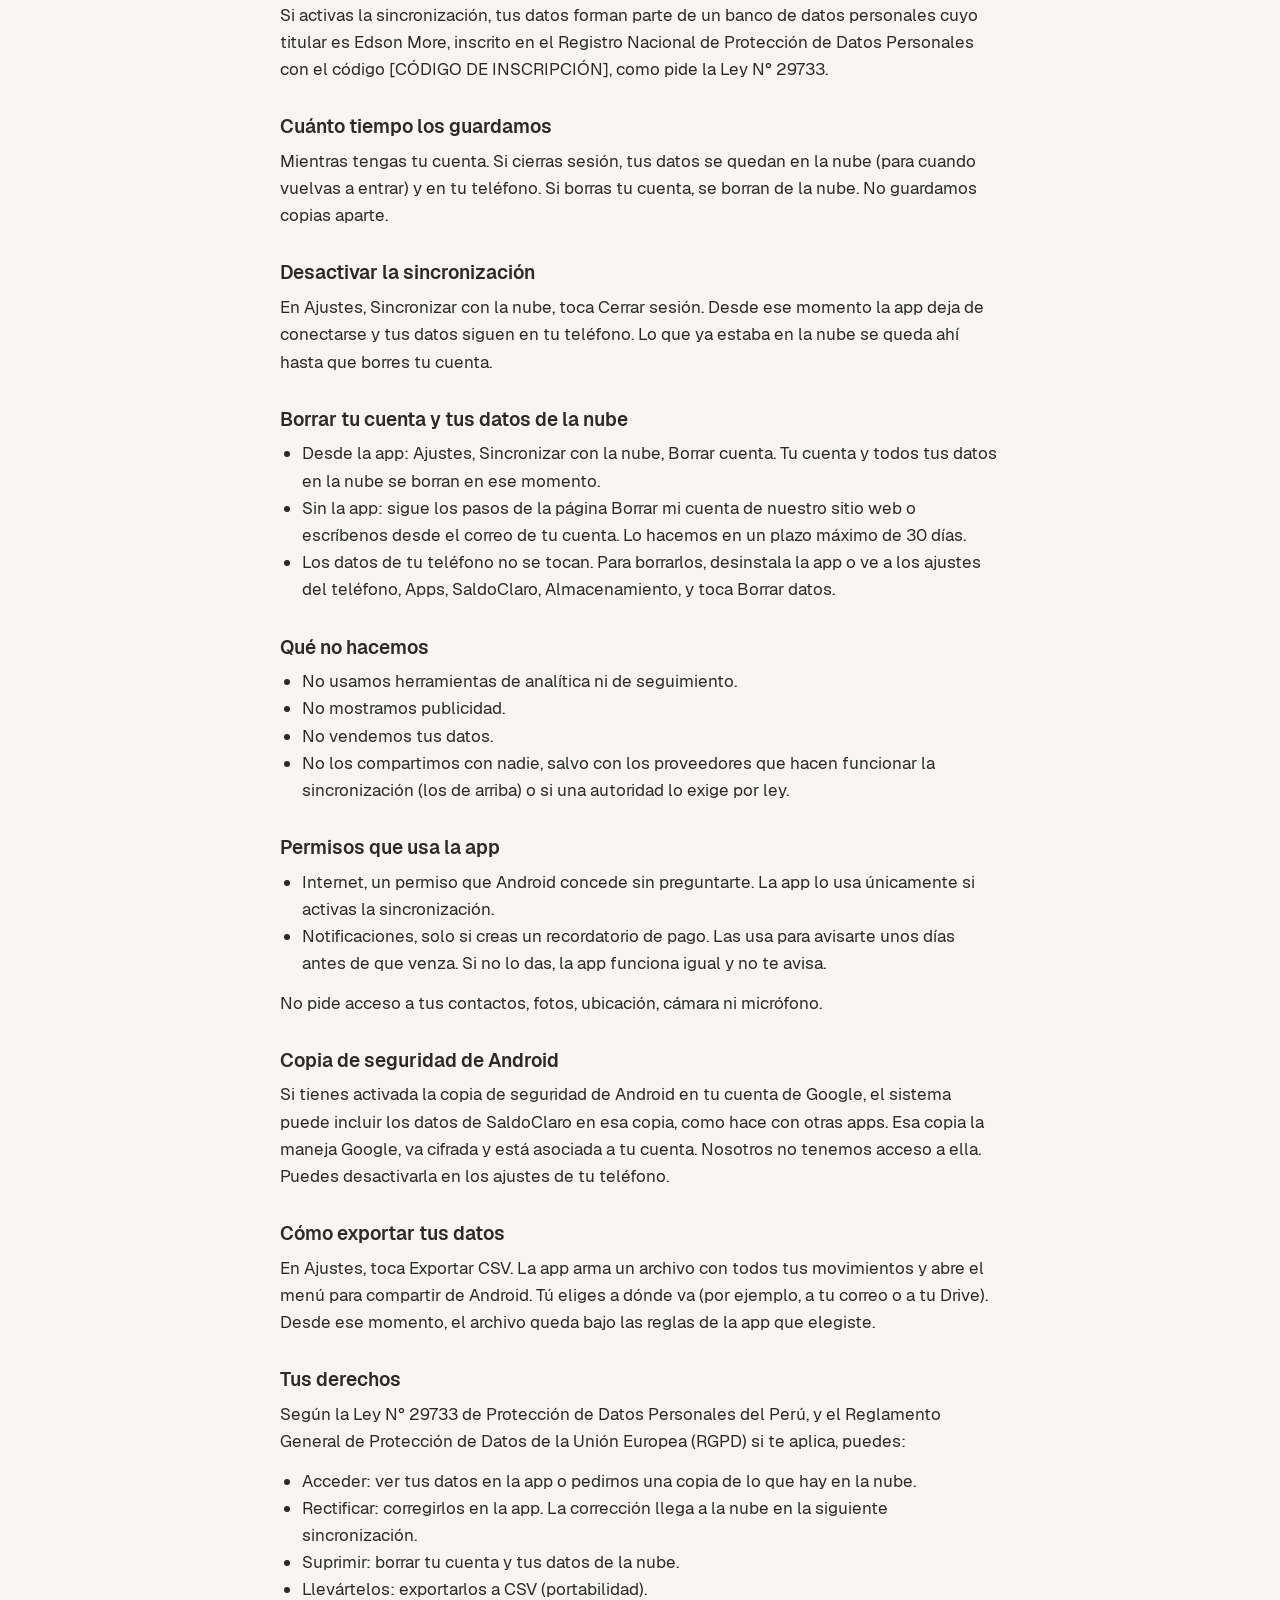
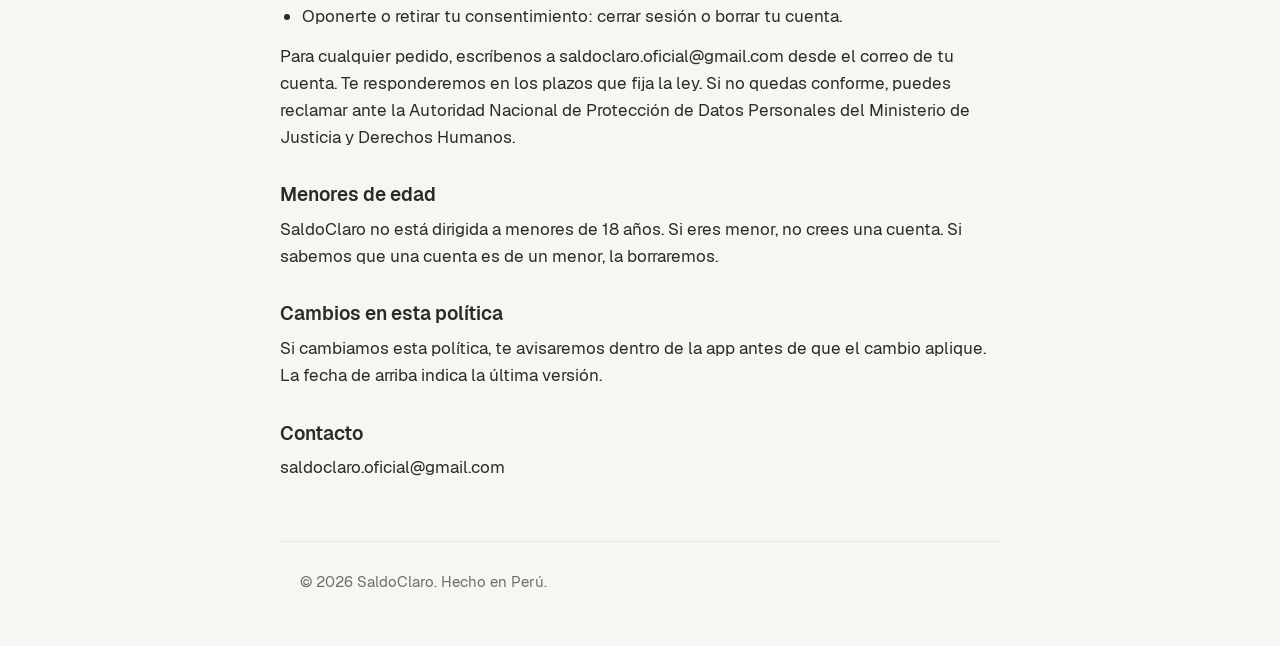
==== commit 94f6a779: "fase-4d: recordatorios de facturas - Tabla recurrences (schema v7, solo local, sin FK) y fechas pura" ====
--- a/docs/landing/privacidad.html
+++ b/docs/landing/privacidad.html
@@ -10,7 +10,7 @@
   <main class="legal">
     <a class="back" href="index.html">‹ Volver a SaldoClaro</a>
     <h1>Política de privacidad de SaldoClaro</h1>
-    <p class="updated">Última actualización: 13 de octubre de 2026</p>
+    <p class="updated">Última actualización: 14 de octubre de 2026</p>
     <h2>En pocas palabras</h2>
     <ul>
       <li>Sin cuenta, todo se queda en tu teléfono. No recibimos nada.</li>
@@ -21,7 +21,7 @@
     <h2>Quiénes somos</h2>
     <p>SaldoClaro es una app para anotar tus gastos e ingresos. La desarrolla una sola persona, no una empresa: Edson More, con domicilio en Lima, Perú. Es el responsable de tus datos (el titular del banco de datos, como dice la ley). Puedes escribirle a saldoclaro.oficial@gmail.com.</p>
     <h2>Si usas la app sin cuenta</h2>
-    <p>Así funciona SaldoClaro por defecto. Lo que registras (gastos, ingresos, notas, categorías, fuentes, techos, cuentas, transferencias, tus saldos iniciales y tus ajustes) se guarda solo en una base de datos dentro de tu teléfono. La app no se conecta a internet y nosotros no vemos ni recibimos nada.</p>
+    <p>Así funciona SaldoClaro por defecto. Lo que registras (gastos, ingresos, notas, categorías, fuentes, techos, cuentas, transferencias, recordatorios, tus saldos iniciales y tus ajustes) se guarda solo en una base de datos dentro de tu teléfono. La app no se conecta a internet y nosotros no vemos ni recibimos nada.</p>
     <h2>Si activas la sincronización</h2>
     <p>En Ajustes, Sincronizar con la nube, puedes crear una cuenta con tu correo y una contraseña. Es opcional. Si la creas, se guarda en la nube:</p>
     <ul>
@@ -30,6 +30,7 @@
       <li>Registros técnicos que el proveedor puede guardar por seguridad, como la dirección IP y la hora de cada conexión.</li>
     </ul>
     <p>Los usamos solo para dos cosas: guardar una copia de tus datos y mantenerlos iguales en todos los teléfonos donde entres con tu cuenta, y mandarte los códigos para confirmar tu cuenta o recuperar tu contraseña. Nada más: ni publicidad, ni perfiles, ni estudios.</p>
+    <p>Los recordatorios de pagos se guardan solo en tu teléfono y no se sincronizan.</p>
     <h2>Dónde se guardan y cómo se protegen</h2>
     <ul>
       <li>El servicio lo da Supabase, Inc., una empresa de Estados Unidos. Los servidores de SaldoClaro están en São Paulo, Brasil. Por eso tus datos salen del Perú: es una transferencia internacional de datos, y la aceptas al crear tu cuenta.</li>
@@ -58,7 +59,11 @@
       <li>No los compartimos con nadie, salvo con los proveedores que hacen funcionar la sincronización (los de arriba) o si una autoridad lo exige por ley.</li>
     </ul>
     <h2>Permisos que usa la app</h2>
-    <p>Solo internet, un permiso que Android concede sin preguntarte. La app lo usa únicamente si activas la sincronización. No pide acceso a tus contactos, fotos, ubicación, cámara, micrófono ni notificaciones.</p>
+    <ul>
+      <li>Internet, un permiso que Android concede sin preguntarte. La app lo usa únicamente si activas la sincronización.</li>
+      <li>Notificaciones, solo si creas un recordatorio de pago. Las usa para avisarte unos días antes de que venza. Si no lo das, la app funciona igual y no te avisa.</li>
+    </ul>
+    <p>No pide acceso a tus contactos, fotos, ubicación, cámara ni micrófono.</p>
     <h2>Copia de seguridad de Android</h2>
     <p>Si tienes activada la copia de seguridad de Android en tu cuenta de Google, el sistema puede incluir los datos de SaldoClaro en esa copia, como hace con otras apps. Esa copia la maneja Google, va cifrada y está asociada a tu cuenta. Nosotros no tenemos acceso a ella. Puedes desactivarla en los ajustes de tu teléfono.</p>
     <h2>Cómo exportar tus datos</h2>
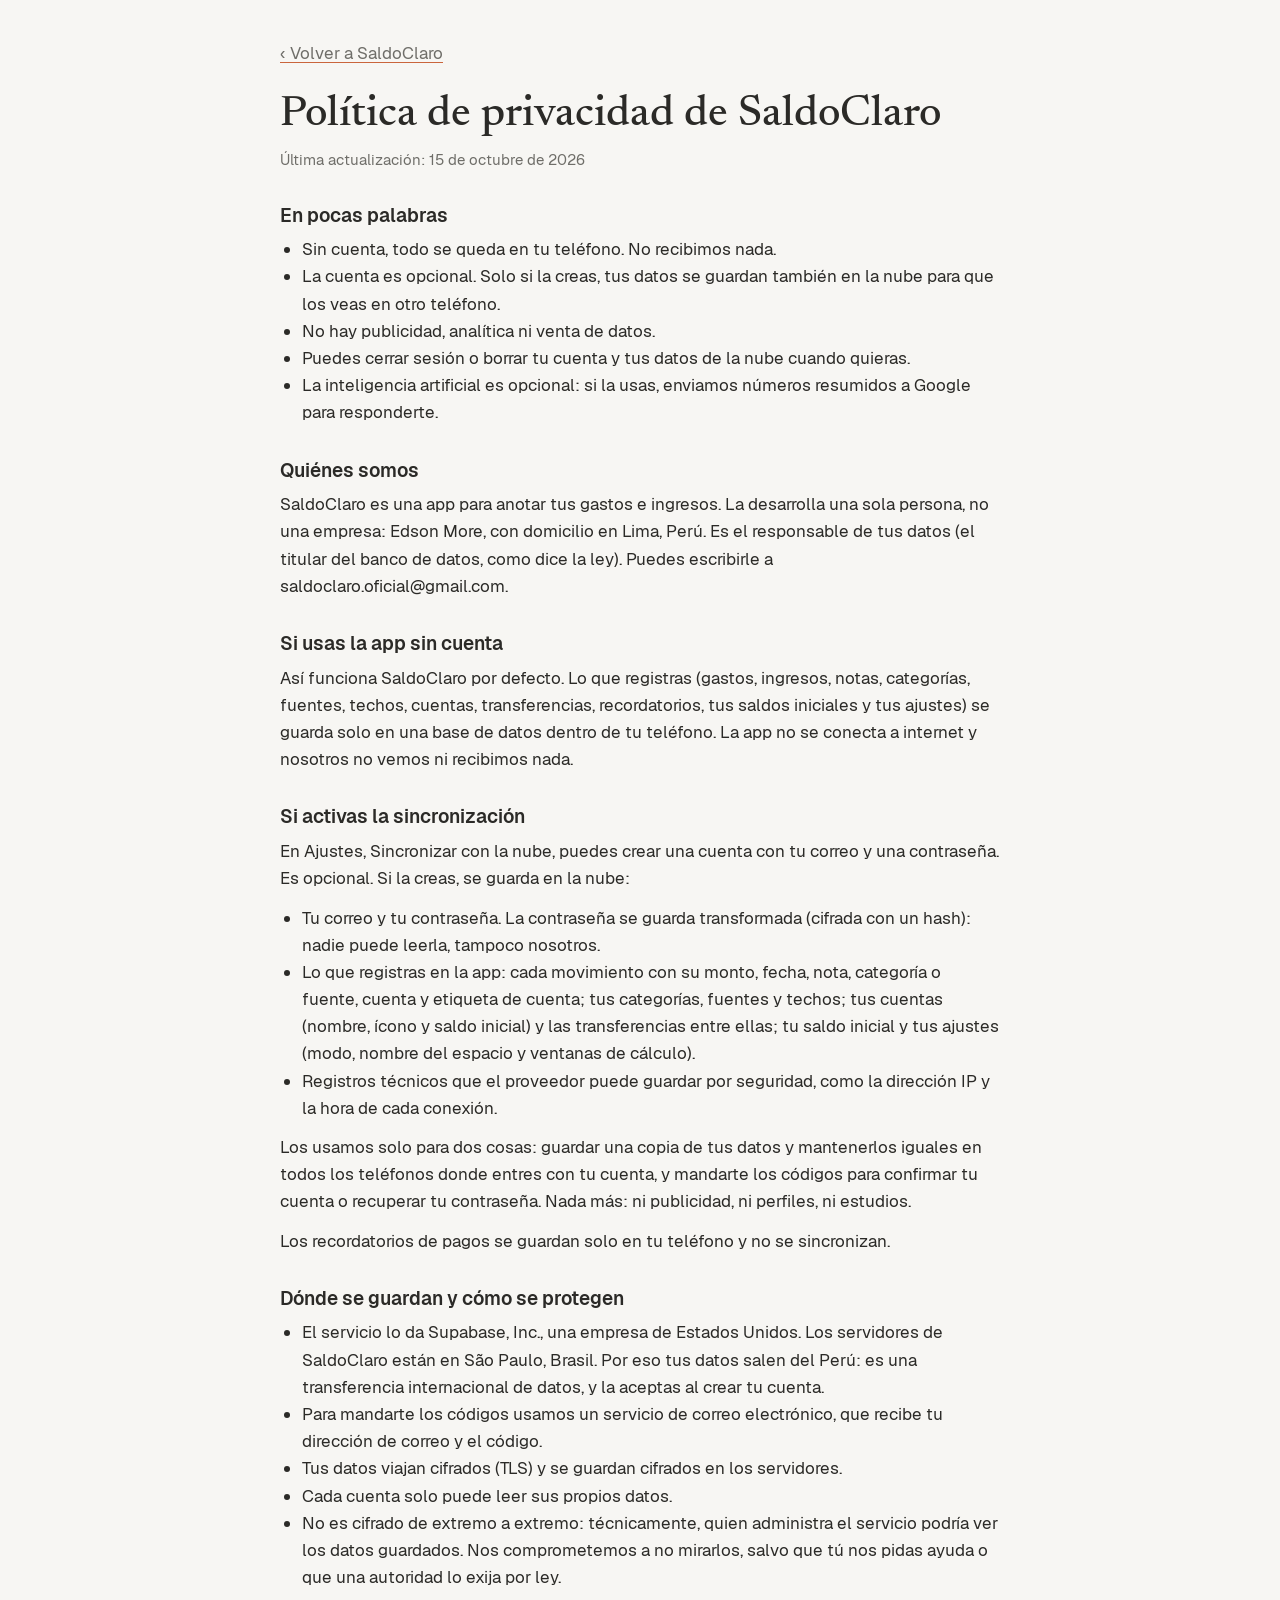
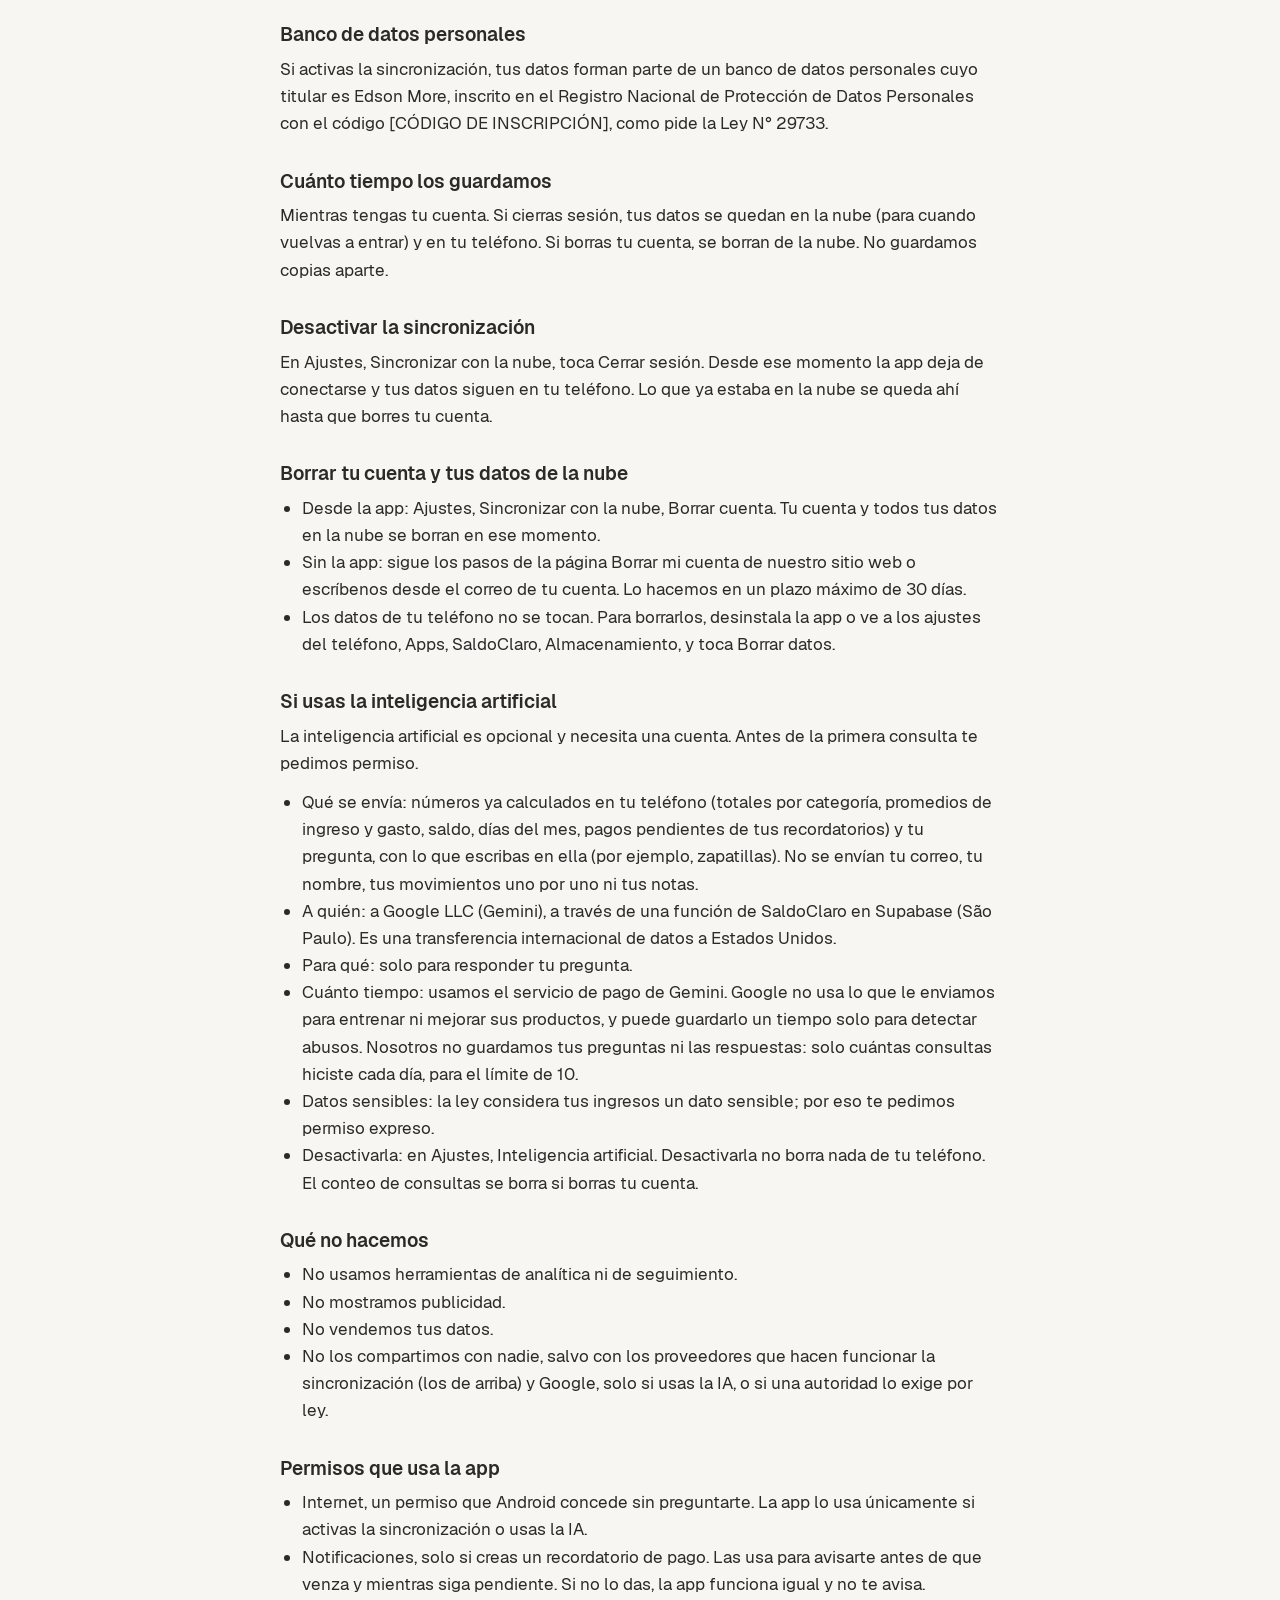
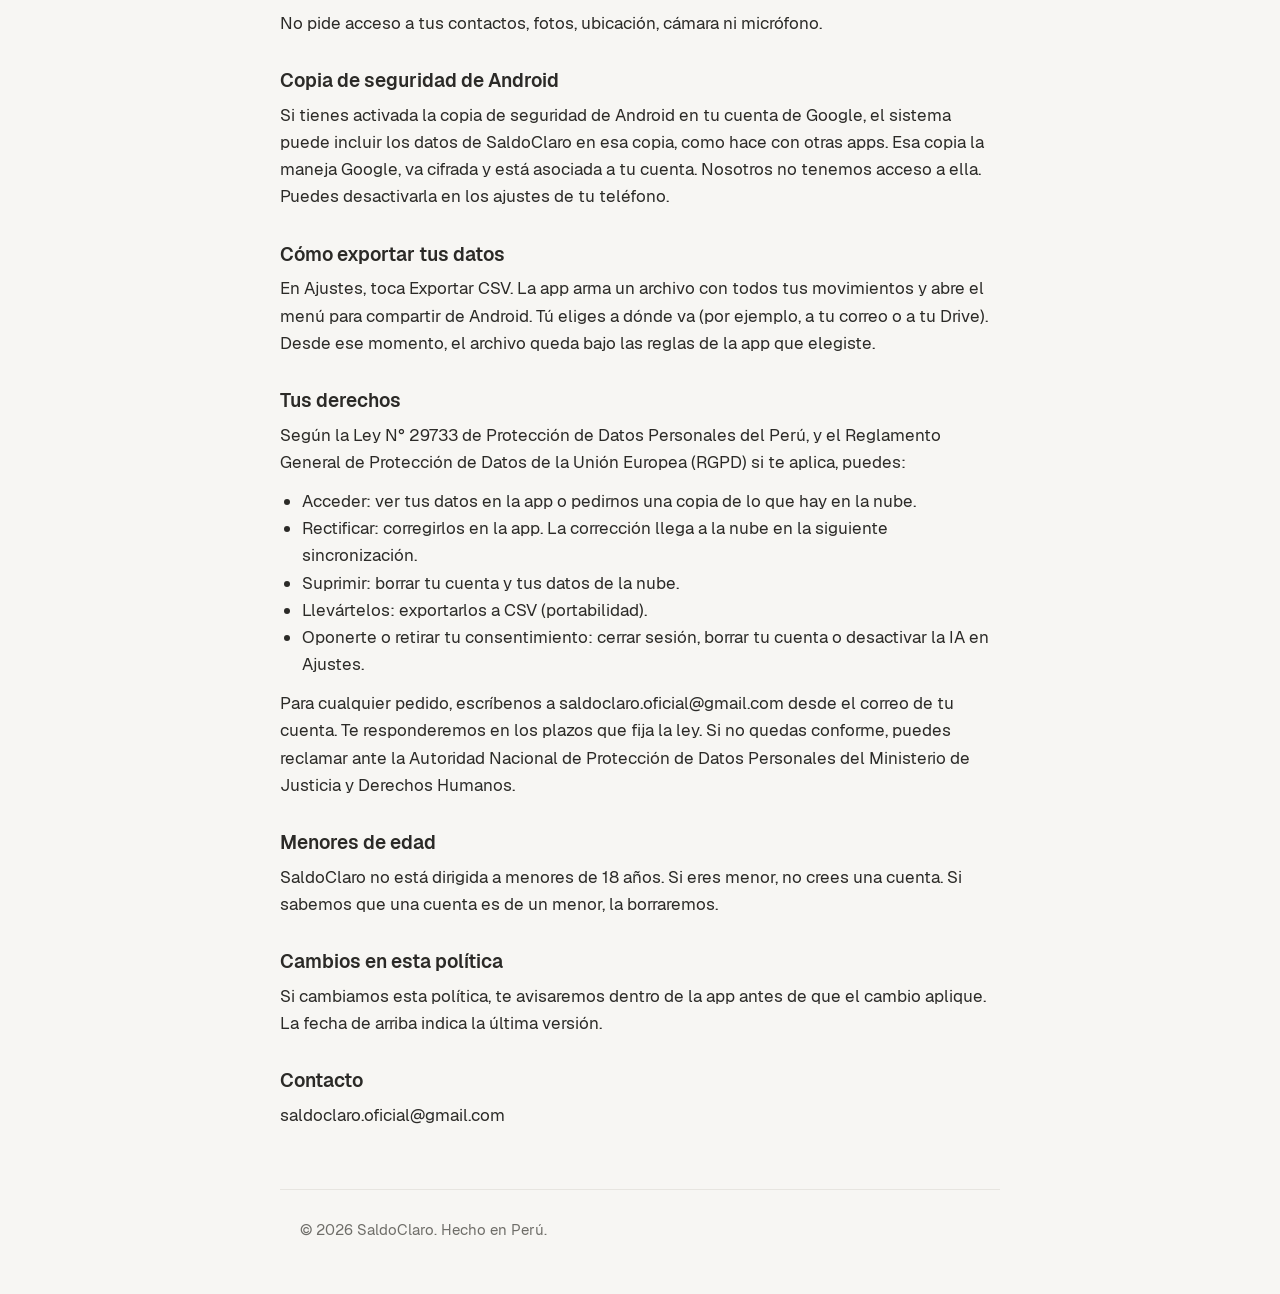
==== commit 96b2aeb8: "fase-5c-infra: Edge Function + consentimiento + rate limit - Edge Function ai-proxy (Deno): sesión o" ====
--- a/docs/landing/privacidad.html
+++ b/docs/landing/privacidad.html
@@ -10,13 +10,14 @@
   <main class="legal">
     <a class="back" href="index.html">‹ Volver a SaldoClaro</a>
     <h1>Política de privacidad de SaldoClaro</h1>
-    <p class="updated">Última actualización: 14 de octubre de 2026</p>
+    <p class="updated">Última actualización: 15 de octubre de 2026</p>
     <h2>En pocas palabras</h2>
     <ul>
       <li>Sin cuenta, todo se queda en tu teléfono. No recibimos nada.</li>
       <li>La cuenta es opcional. Solo si la creas, tus datos se guardan también en la nube para que los veas en otro teléfono.</li>
       <li>No hay publicidad, analítica ni venta de datos.</li>
       <li>Puedes cerrar sesión o borrar tu cuenta y tus datos de la nube cuando quieras.</li>
+      <li>La inteligencia artificial es opcional: si la usas, enviamos números resumidos a Google para responderte.</li>
     </ul>
     <h2>Quiénes somos</h2>
     <p>SaldoClaro es una app para anotar tus gastos e ingresos. La desarrolla una sola persona, no una empresa: Edson More, con domicilio en Lima, Perú. Es el responsable de tus datos (el titular del banco de datos, como dice la ley). Puedes escribirle a saldoclaro.oficial@gmail.com.</p>
@@ -51,17 +52,27 @@
       <li>Sin la app: sigue los pasos de la página Borrar mi cuenta de nuestro sitio web o escríbenos desde el correo de tu cuenta. Lo hacemos en un plazo máximo de 30 días.</li>
       <li>Los datos de tu teléfono no se tocan. Para borrarlos, desinstala la app o ve a los ajustes del teléfono, Apps, SaldoClaro, Almacenamiento, y toca Borrar datos.</li>
     </ul>
+    <h2>Si usas la inteligencia artificial</h2>
+    <p>La inteligencia artificial es opcional y necesita una cuenta. Antes de la primera consulta te pedimos permiso.</p>
+    <ul>
+      <li>Qué se envía: números ya calculados en tu teléfono (totales por categoría, promedios de ingreso y gasto, saldo, días del mes, pagos pendientes de tus recordatorios) y tu pregunta, con lo que escribas en ella (por ejemplo, zapatillas). No se envían tu correo, tu nombre, tus movimientos uno por uno ni tus notas.</li>
+      <li>A quién: a Google LLC (Gemini), a través de una función de SaldoClaro en Supabase (São Paulo). Es una transferencia internacional de datos a Estados Unidos.</li>
+      <li>Para qué: solo para responder tu pregunta.</li>
+      <li>Cuánto tiempo: usamos el servicio de pago de Gemini. Google no usa lo que le enviamos para entrenar ni mejorar sus productos, y puede guardarlo un tiempo solo para detectar abusos. Nosotros no guardamos tus preguntas ni las respuestas: solo cuántas consultas hiciste cada día, para el límite de 10.</li>
+      <li>Datos sensibles: la ley considera tus ingresos un dato sensible; por eso te pedimos permiso expreso.</li>
+      <li>Desactivarla: en Ajustes, Inteligencia artificial. Desactivarla no borra nada de tu teléfono. El conteo de consultas se borra si borras tu cuenta.</li>
+    </ul>
     <h2>Qué no hacemos</h2>
     <ul>
       <li>No usamos herramientas de analítica ni de seguimiento.</li>
       <li>No mostramos publicidad.</li>
       <li>No vendemos tus datos.</li>
-      <li>No los compartimos con nadie, salvo con los proveedores que hacen funcionar la sincronización (los de arriba) o si una autoridad lo exige por ley.</li>
+      <li>No los compartimos con nadie, salvo con los proveedores que hacen funcionar la sincronización (los de arriba) y Google, solo si usas la IA, o si una autoridad lo exige por ley.</li>
     </ul>
     <h2>Permisos que usa la app</h2>
     <ul>
-      <li>Internet, un permiso que Android concede sin preguntarte. La app lo usa únicamente si activas la sincronización.</li>
-      <li>Notificaciones, solo si creas un recordatorio de pago. Las usa para avisarte unos días antes de que venza. Si no lo das, la app funciona igual y no te avisa.</li>
+      <li>Internet, un permiso que Android concede sin preguntarte. La app lo usa únicamente si activas la sincronización o usas la IA.</li>
+      <li>Notificaciones, solo si creas un recordatorio de pago. Las usa para avisarte antes de que venza y mientras siga pendiente. Si no lo das, la app funciona igual y no te avisa.</li>
     </ul>
     <p>No pide acceso a tus contactos, fotos, ubicación, cámara ni micrófono.</p>
     <h2>Copia de seguridad de Android</h2>
@@ -75,7 +86,7 @@
       <li>Rectificar: corregirlos en la app. La corrección llega a la nube en la siguiente sincronización.</li>
       <li>Suprimir: borrar tu cuenta y tus datos de la nube.</li>
       <li>Llevártelos: exportarlos a CSV (portabilidad).</li>
-      <li>Oponerte o retirar tu consentimiento: cerrar sesión o borrar tu cuenta.</li>
+      <li>Oponerte o retirar tu consentimiento: cerrar sesión, borrar tu cuenta o desactivar la IA en Ajustes.</li>
     </ul>
     <p>Para cualquier pedido, escríbenos a saldoclaro.oficial@gmail.com desde el correo de tu cuenta. Te responderemos en los plazos que fija la ley. Si no quedas conforme, puedes reclamar ante la Autoridad Nacional de Protección de Datos Personales del Ministerio de Justicia y Derechos Humanos.</p>
     <h2>Menores de edad</h2>
